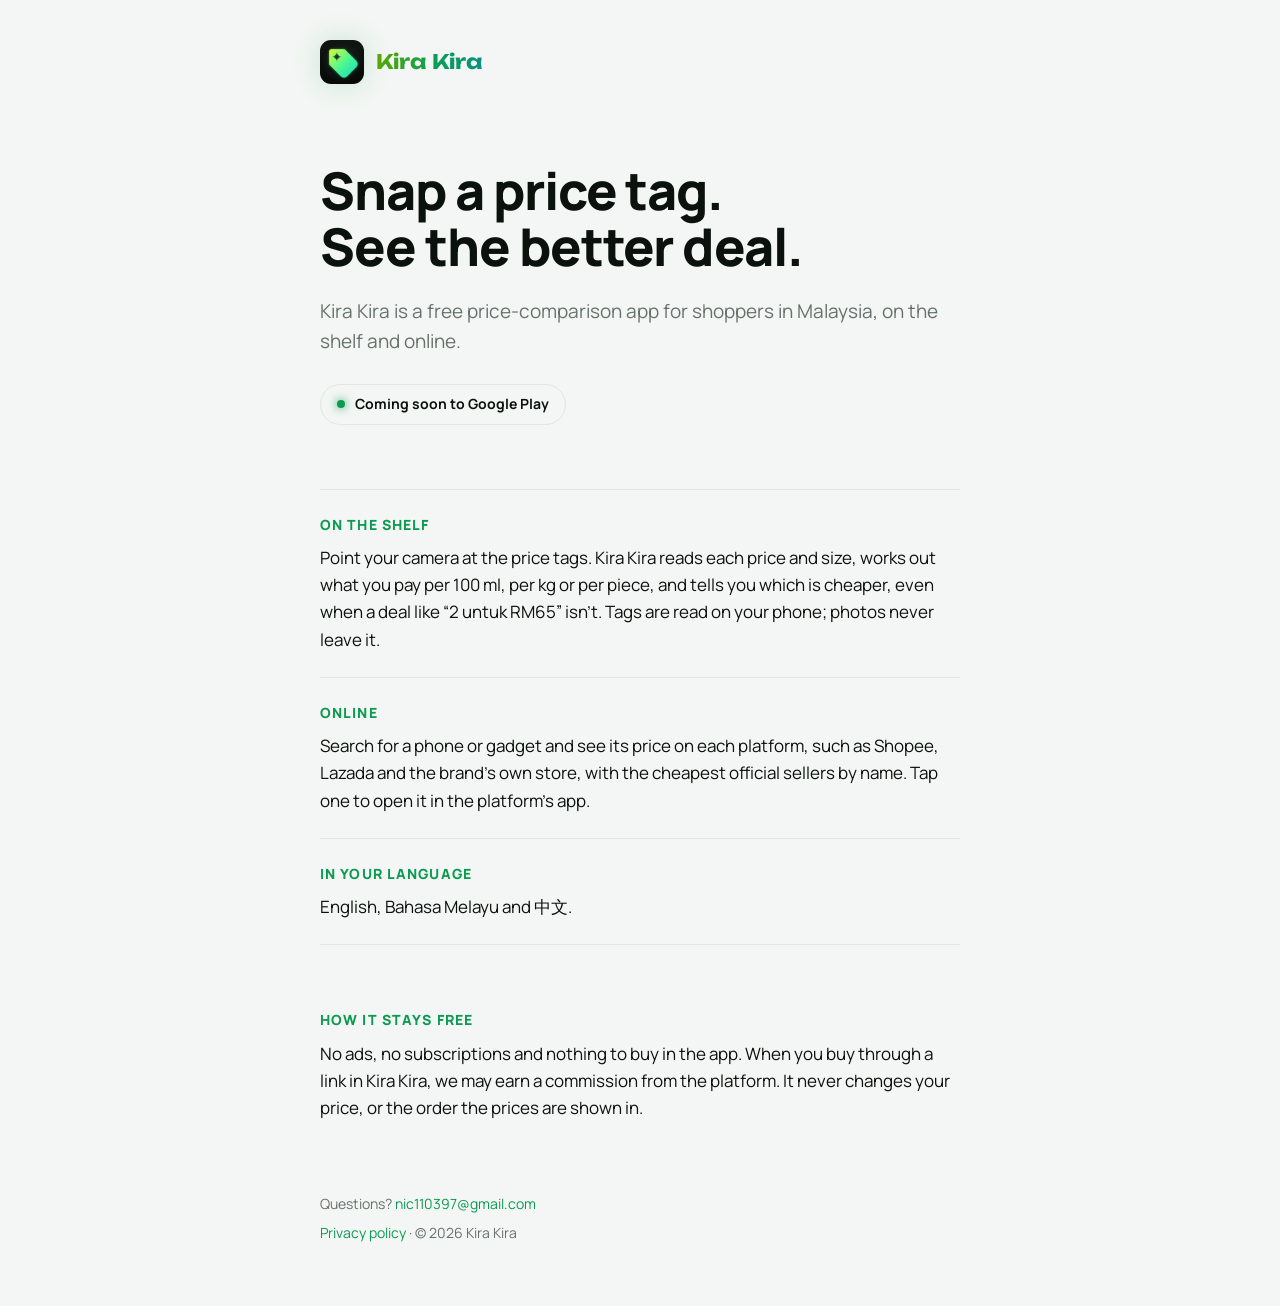
==== index.html @ bb7d9528 "Kira Kira's website: what the app does, and its privacy policy" ====
<!doctype html>
<html lang="en">
<head>
<meta charset="utf-8">
<meta name="viewport" content="width=device-width, initial-scale=1">
<title>Kira Kira — compare prices on the shelf and online</title>
<meta name="description" content="Kira Kira is a free price-comparison app for shoppers in Malaysia: scan shelf tags to find the better deal, and see what a product costs on each online platform.">
<meta property="og:title" content="Kira Kira">
<meta property="og:description" content="A free price-comparison app for shoppers in Malaysia, on the shelf and online.">
<meta property="og:image" content="https://xuaan33.github.io/kirakira-site/icon.png">
<link rel="icon" href="favicon-32.png" sizes="32x32">
<link rel="apple-touch-icon" href="apple-touch-icon.png">
<link rel="stylesheet" href="style.css">
</head>
<body>
<div class="page">
  <header class="brand">
    <a href="./"><img src="icon.png" alt=""><span class="wordmark">Kira Kira</span></a>
  </header>

  <main>
    <h1>Snap a price tag.<br>See the better deal.</h1>
    <p class="lead">Kira Kira is a free price-comparison app for shoppers in Malaysia, on the shelf and online.</p>
    <p class="soon">Coming soon to Google Play</p>

    <section class="features">
      <div class="feature">
        <h2>On the shelf</h2>
        <p>Point your camera at the price tags. Kira Kira reads each price and size, works out what you pay per 100&nbsp;ml, per kg or per piece, and tells you which is cheaper, even when a deal like “2 untuk RM65” isn't. Tags are read on your phone; photos never leave it.</p>
      </div>
      <div class="feature">
        <h2>Online</h2>
        <p>Search for a phone or gadget and see its price on each platform, such as Shopee, Lazada and the brand's own store, with the cheapest official sellers by name. Tap one to open it in the platform's app.</p>
      </div>
      <div class="feature">
        <h2>In your language</h2>
        <p>English, Bahasa Melayu and 中文.</p>
      </div>
    </section>

    <section class="free">
      <h2>How it stays free</h2>
      <p>No ads, no subscriptions and nothing to buy in the app. When you buy through a link in Kira Kira, we may earn a commission from the platform. It never changes your price, or the order the prices are shown in.</p>
    </section>
  </main>

  <footer>
    <p>Questions? <a href="mailto:nic110397@gmail.com">nic110397@gmail.com</a></p>
    <p><a href="privacy.html">Privacy policy</a> · © 2026 Kira Kira</p>
  </footer>
</div>
</body>
</html>
---- style.css ----
/* Kira Kira's site: the app's palette and type, one neon gradient on the
   wordmark, everything else quiet. Fonts are subset to Latin and served
   from here, so a visit reaches no one else. */

@font-face {
  font-family: "Manrope";
  src: url(fonts/Manrope-Regular.woff2) format("woff2");
  font-weight: 400;
  font-display: swap;
}
@font-face {
  font-family: "Manrope";
  src: url(fonts/Manrope-Bold.woff2) format("woff2");
  font-weight: 700;
  font-display: swap;
}
@font-face {
  font-family: "Manrope";
  src: url(fonts/Manrope-ExtraBold.woff2) format("woff2");
  font-weight: 800;
  font-display: swap;
}
@font-face {
  font-family: "Unbounded";
  src: url(fonts/Unbounded-Bold.woff2) format("woff2");
  font-weight: 700;
  font-display: swap;
}

:root {
  color-scheme: dark;
  --bg: #0a0c0b;
  --line: #242b27;
  --text: #f1f5f2;
  --muted: #8c968f;
  --accent: #45f59a;
  --neon: linear-gradient(100deg, #d8ff3c 0%, #45f59a 55%, #16d9c0 100%);
  --glow: rgba(69, 245, 154, 0.28);
}

@media (prefers-color-scheme: light) {
  :root {
    color-scheme: light;
    --bg: #f3f6f4;
    --line: #e0e6e2;
    --text: #0b120e;
    --muted: #67716b;
    --accent: #0b9a50;
    --neon: linear-gradient(100deg, #5fa800 0%, #0a9e55 55%, #078f86 100%);
    --glow: rgba(11, 154, 80, 0.18);
  }
}

* {
  box-sizing: border-box;
}

html {
  -webkit-text-size-adjust: 100%;
}

body {
  margin: 0;
  padding: 0 20px;
  background: var(--bg);
  color: var(--text);
  font: 400 17px/1.6 "Manrope", system-ui, -apple-system, "Segoe UI",
    sans-serif;
}

.page {
  max-width: 640px;
  margin: 0 auto;
  padding: 40px 0 56px;
}

a {
  color: var(--accent);
  text-decoration: none;
}

a:hover {
  text-decoration: underline;
}

.brand a {
  display: inline-flex;
  align-items: center;
  gap: 12px;
  text-decoration: none;
}

.brand img {
  width: 44px;
  height: 44px;
  border-radius: 11px;
  box-shadow: 0 0 28px var(--glow);
}

.wordmark {
  font-family: "Unbounded", "Manrope", sans-serif;
  font-weight: 700;
  font-size: 20px;
  background: var(--neon);
  -webkit-background-clip: text;
  background-clip: text;
  color: transparent;
}

h1 {
  margin: 72px 0 20px;
  font-weight: 800;
  font-size: clamp(34px, 7vw, 52px);
  line-height: 1.08;
  letter-spacing: -0.02em;
}

.lead {
  max-width: 34em;
  margin: 0 0 28px;
  font-size: 19px;
  color: var(--muted);
}

.soon {
  display: inline-block;
  margin: 0;
  padding: 8px 16px;
  border: 1px solid var(--line);
  border-radius: 999px;
  font-size: 14px;
  font-weight: 700;
}

.soon::before {
  content: "";
  display: inline-block;
  width: 8px;
  height: 8px;
  margin-right: 10px;
  vertical-align: 1px;
  border-radius: 50%;
  background: var(--accent);
  box-shadow: 0 0 10px var(--accent);
}

section {
  margin-top: 64px;
}

.features {
  border-top: 1px solid var(--line);
}

.feature {
  padding: 24px 0;
  border-bottom: 1px solid var(--line);
}

h2 {
  margin: 0 0 8px;
  font-size: 14px;
  font-weight: 800;
  letter-spacing: 0.08em;
  text-transform: uppercase;
  color: var(--accent);
}

.feature p,
.free p {
  margin: 0;
}

footer {
  margin-top: 72px;
  font-size: 14px;
  color: var(--muted);
}

footer p {
  margin: 6px 0;
}

/* The privacy policy: a document, read top to bottom. */

.doc h1 {
  margin-top: 56px;
  font-size: clamp(30px, 6vw, 40px);
}

.doc .date {
  margin: -8px 0 32px;
  color: var(--muted);
}

.doc h2 {
  margin-top: 40px;
  font-size: 19px;
  letter-spacing: 0;
  text-transform: none;
  color: var(--text);
}

.doc ul {
  padding-left: 20px;
}

.doc li {
  margin: 10px 0;
}
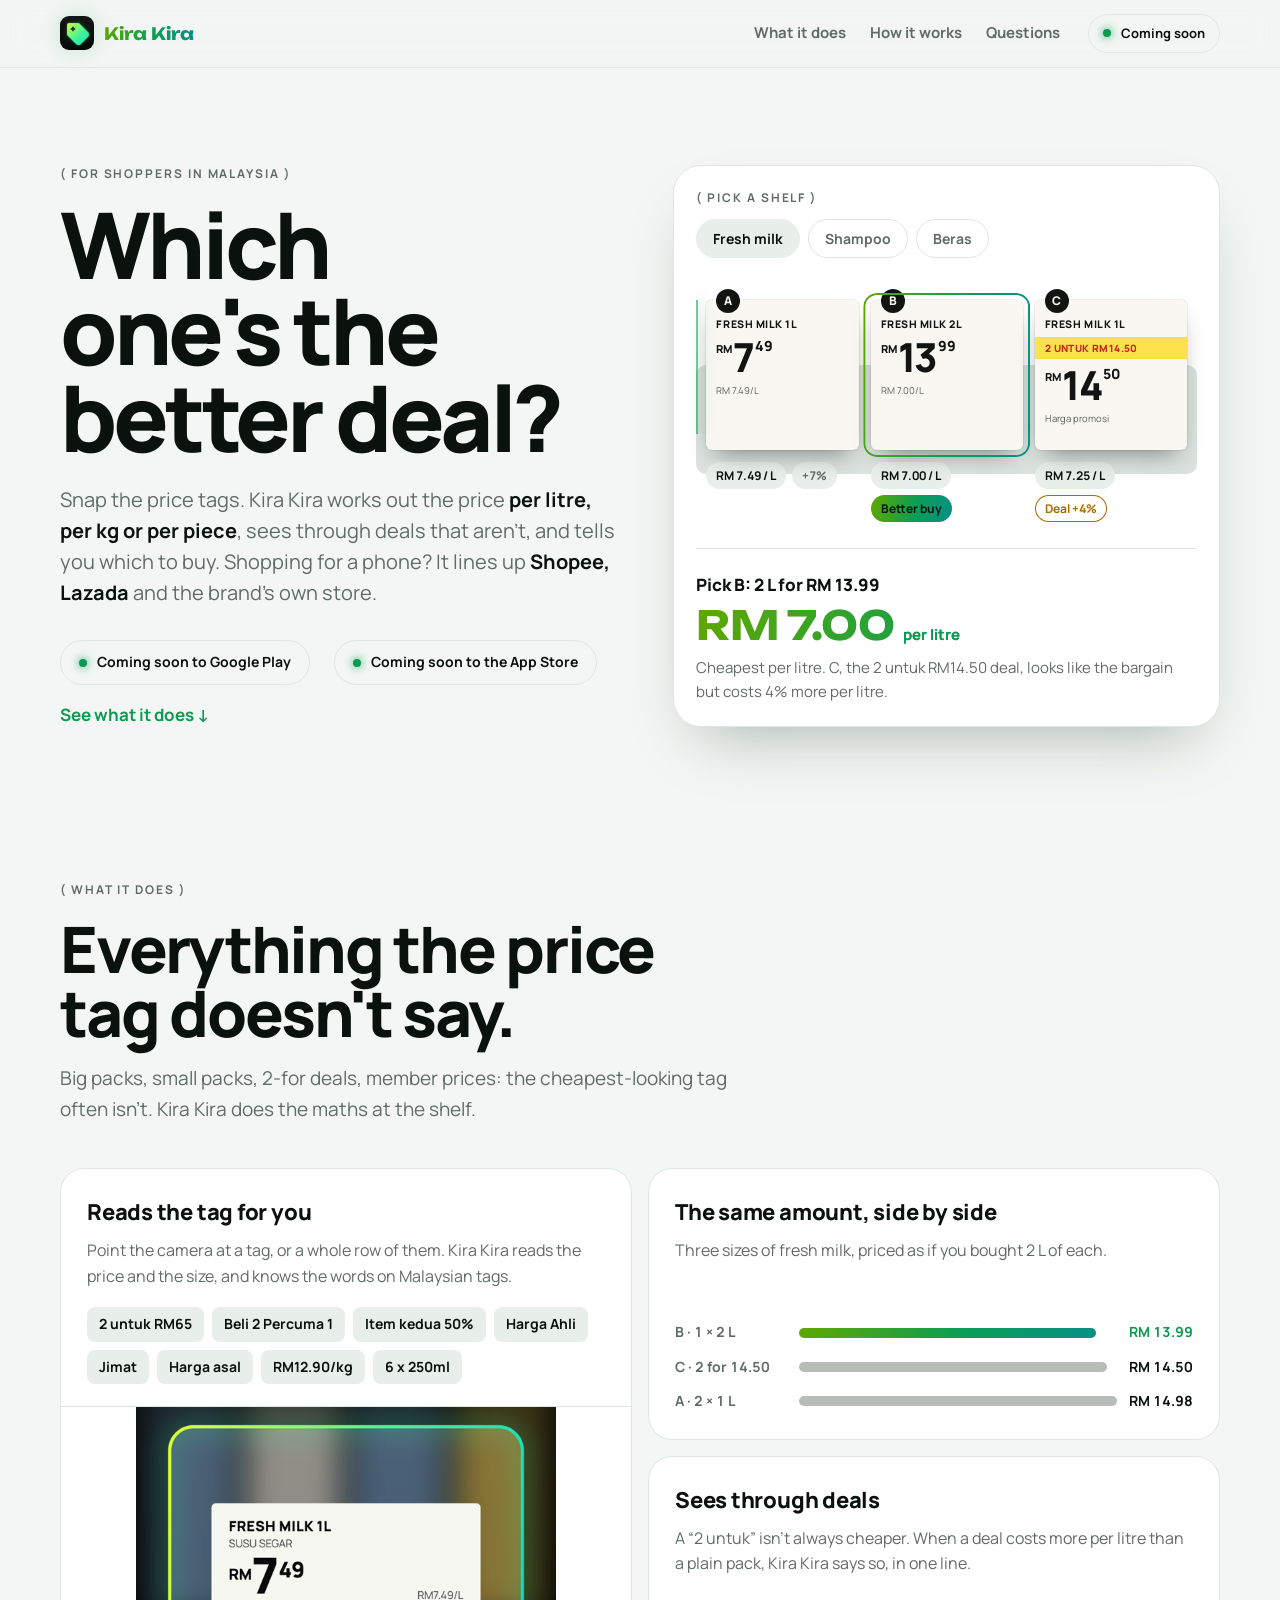
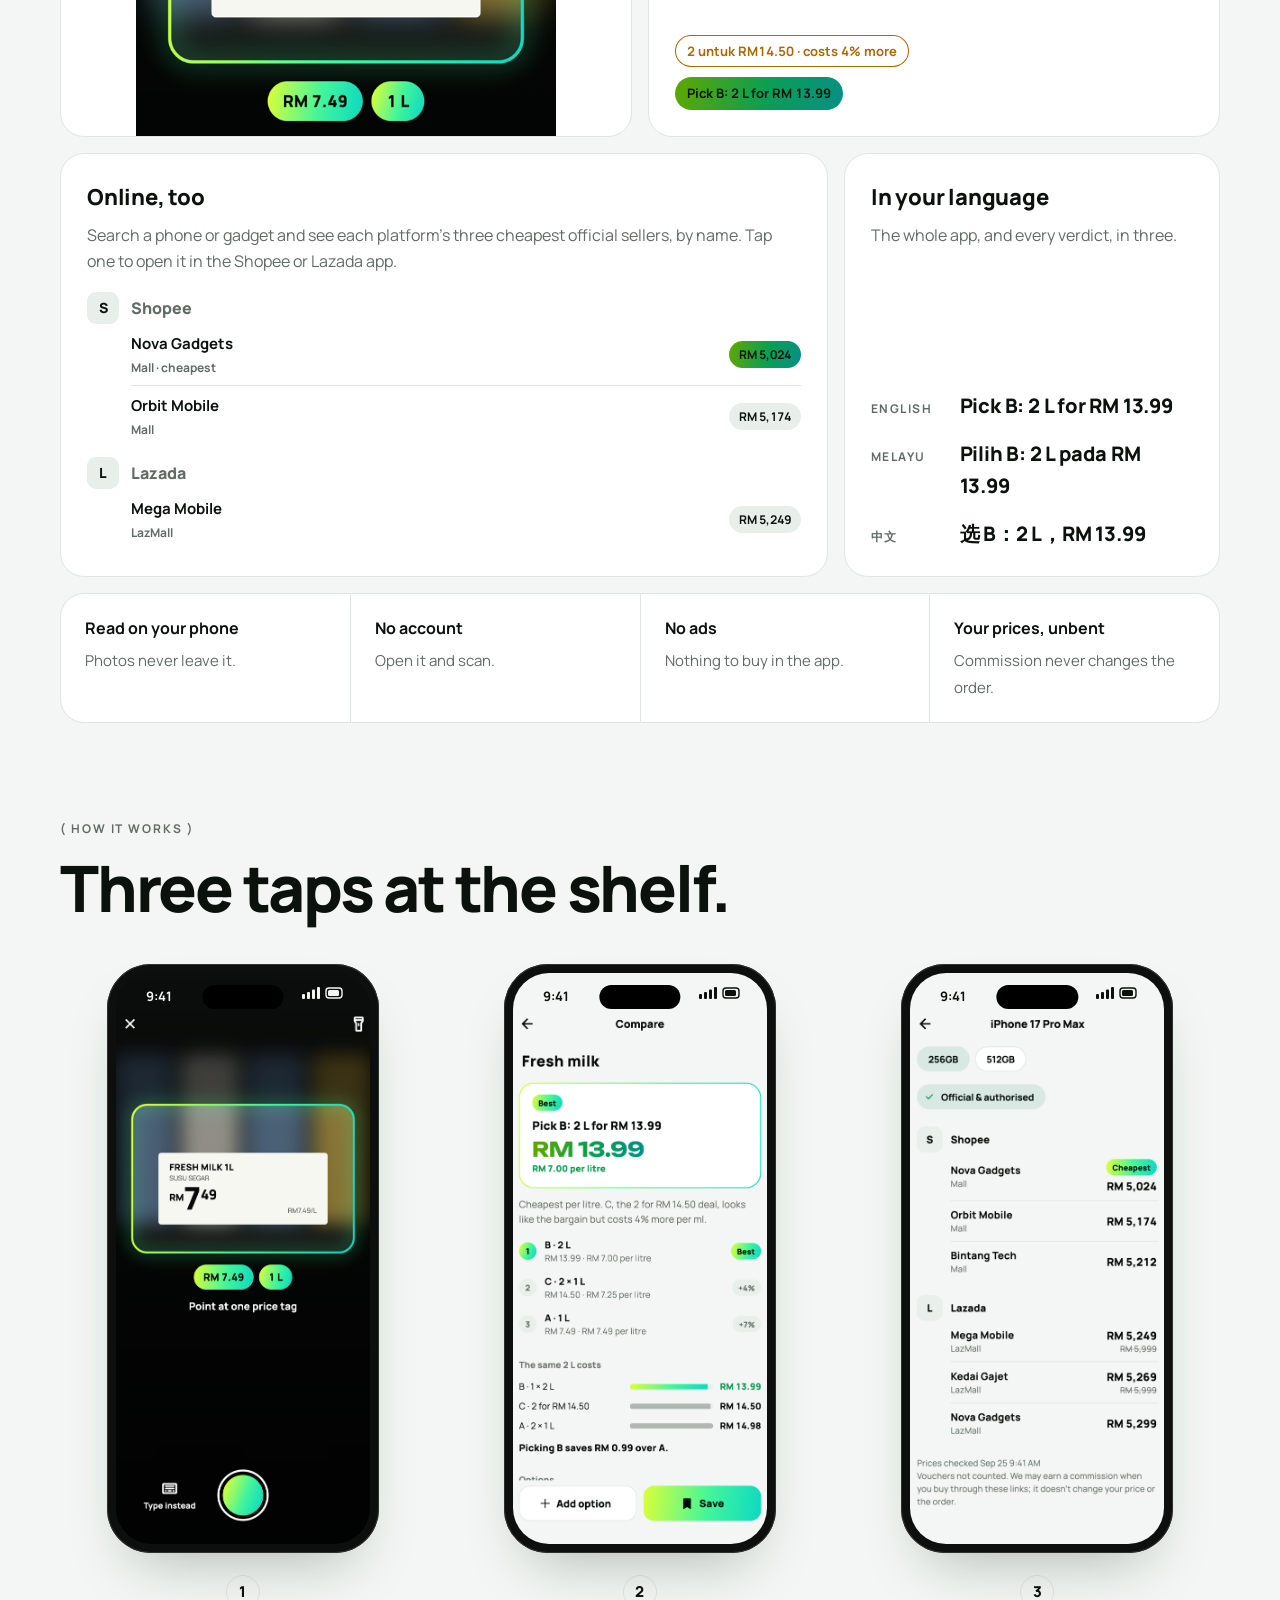
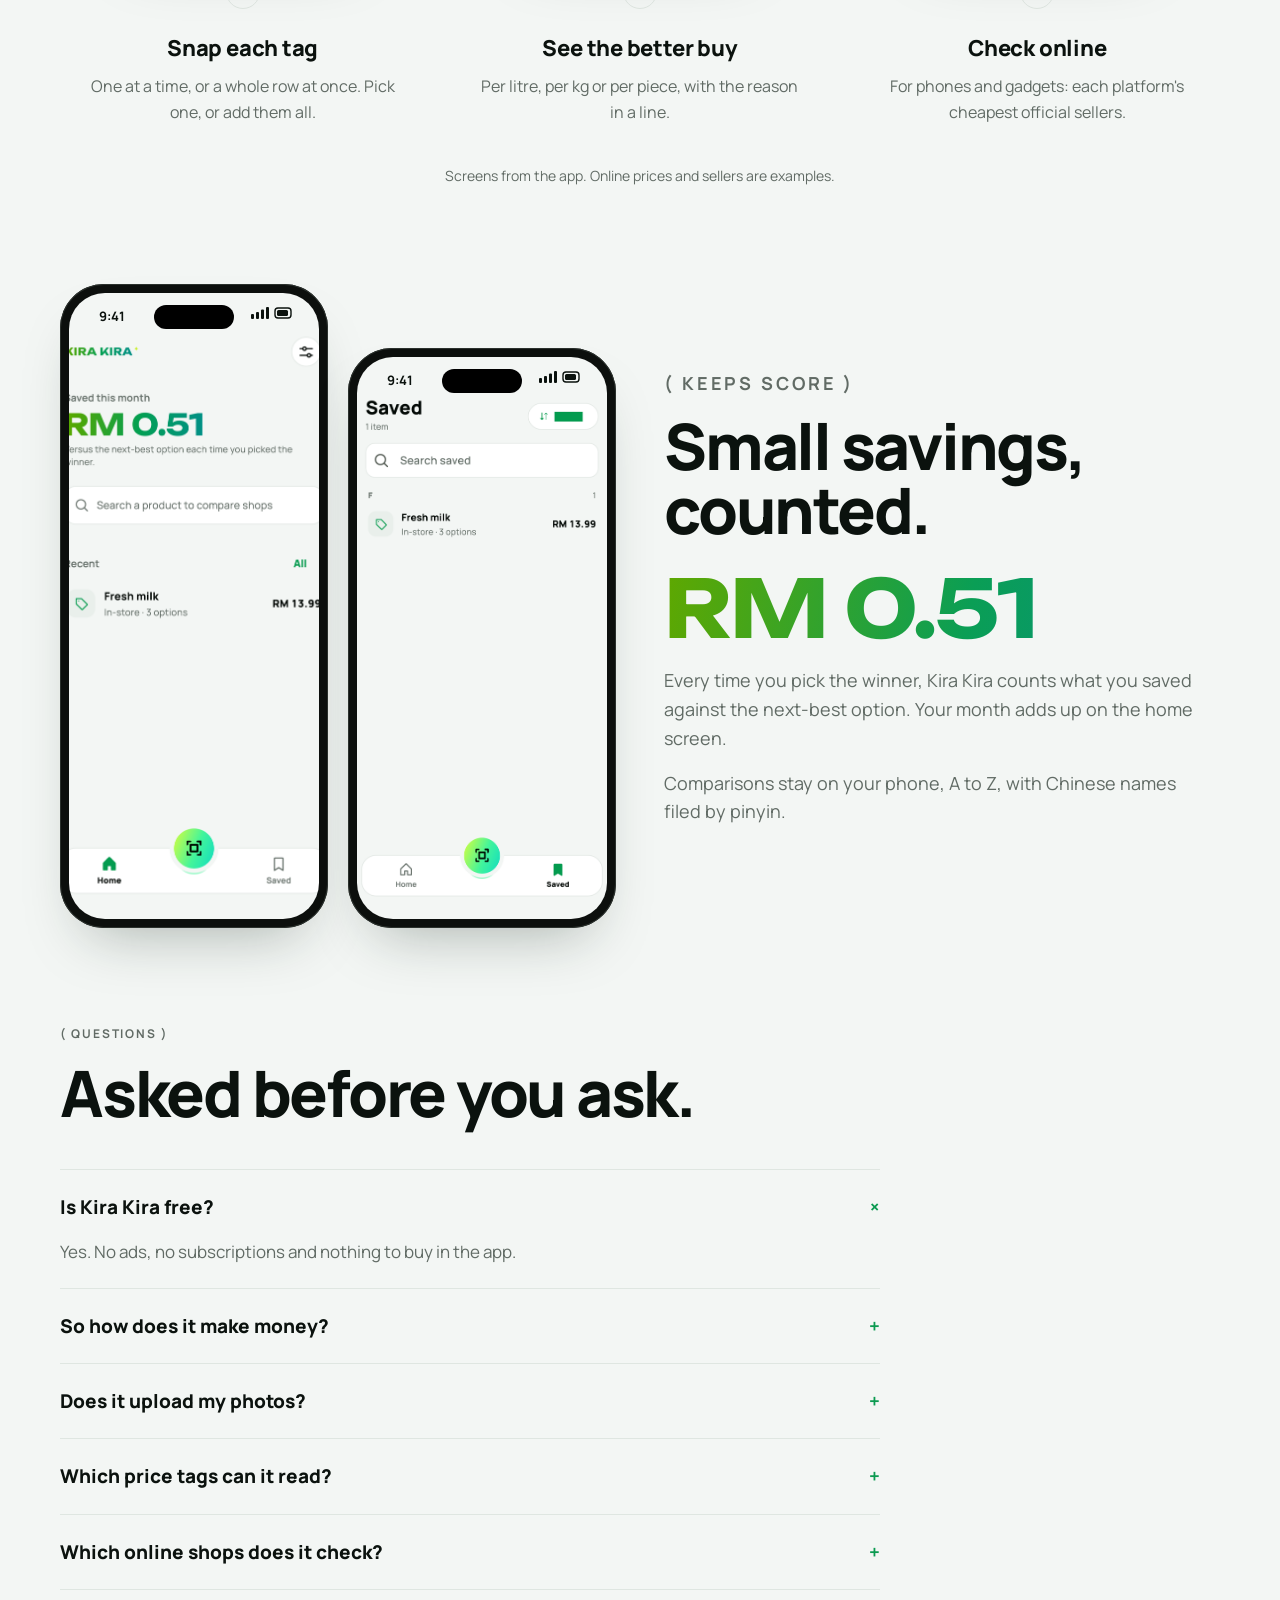
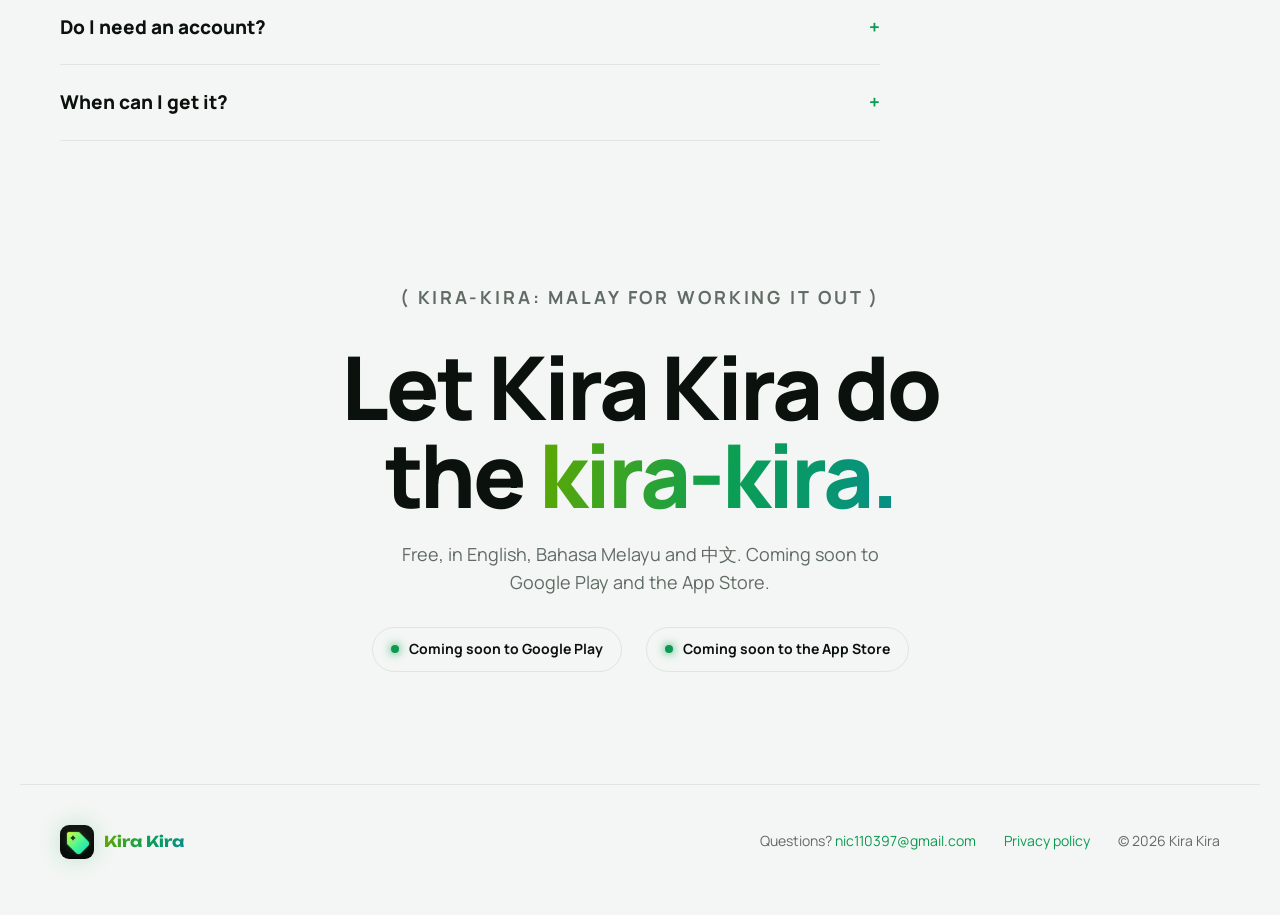
==== commit bf85319e: "The app introduction site: a shelf you can try, what the app does, real screens - Home: a hero shelf" ====
--- a/index.html
+++ b/index.html
@@ -2,52 +2,276 @@
 <html lang="en">
 <head>
 <meta charset="utf-8">
-<meta name="viewport" content="width=device-width, initial-scale=1">
-<title>Kira Kira — compare prices on the shelf and online</title>
-<meta name="description" content="Kira Kira is a free price-comparison app for shoppers in Malaysia: scan shelf tags to find the better deal, and see what a product costs on each online platform.">
-<meta property="og:title" content="Kira Kira">
-<meta property="og:description" content="A free price-comparison app for shoppers in Malaysia, on the shelf and online.">
-<meta property="og:image" content="https://xuaan33.github.io/kirakira-site/icon.png">
+<meta name="viewport" content="width=device-width, initial-scale=1, viewport-fit=cover">
+<title>Kira Kira — which one's the better deal?</title>
+<meta name="description" content="Kira Kira is a free price-comparison app for shoppers in Malaysia: snap the shelf tags to see the better deal per litre, per kg or per piece, and compare phones across Shopee, Lazada and brand stores.">
+<link rel="canonical" href="https://xuaan33.github.io/kirakira-site/">
+<meta property="og:type" content="website">
+<meta property="og:url" content="https://xuaan33.github.io/kirakira-site/">
+<meta property="og:title" content="Kira Kira — which one's the better deal?">
+<meta property="og:description" content="Snap the price tags; Kira Kira tells you which to buy. Free, for shoppers in Malaysia.">
+<meta property="og:image" content="https://xuaan33.github.io/kirakira-site/og-image.png">
+<meta name="twitter:card" content="summary_large_image">
 <link rel="icon" href="favicon-32.png" sizes="32x32">
 <link rel="apple-touch-icon" href="apple-touch-icon.png">
 <link rel="stylesheet" href="style.css">
+<meta name="theme-color" content="#0a0c0b" media="(prefers-color-scheme: dark)">
+<meta name="theme-color" content="#f3f6f4" media="(prefers-color-scheme: light)">
+<script src="shelf.js" defer></script>
 </head>
 <body>
-<div class="page">
-  <header class="brand">
-    <a href="./"><img src="icon.png" alt=""><span class="wordmark">Kira Kira</span></a>
-  </header>
-
-  <main>
-    <h1>Snap a price tag.<br>See the better deal.</h1>
-    <p class="lead">Kira Kira is a free price-comparison app for shoppers in Malaysia, on the shelf and online.</p>
-    <p class="soon">Coming soon to Google Play</p>
-
-    <section class="features">
-      <div class="feature">
-        <h2>On the shelf</h2>
-        <p>Point your camera at the price tags. Kira Kira reads each price and size, works out what you pay per 100&nbsp;ml, per kg or per piece, and tells you which is cheaper, even when a deal like “2 untuk RM65” isn't. Tags are read on your phone; photos never leave it.</p>
-      </div>
-      <div class="feature">
-        <h2>Online</h2>
-        <p>Search for a phone or gadget and see its price on each platform, such as Shopee, Lazada and the brand's own store, with the cheapest official sellers by name. Tap one to open it in the platform's app.</p>
-      </div>
-      <div class="feature">
-        <h2>In your language</h2>
-        <p>English, Bahasa Melayu and 中文.</p>
-      </div>
-    </section>
-
-    <section class="free">
-      <h2>How it stays free</h2>
-      <p>No ads, no subscriptions and nothing to buy in the app. When you buy through a link in Kira Kira, we may earn a commission from the platform. It never changes your price, or the order the prices are shown in.</p>
-    </section>
-  </main>
+  <nav class="nav" aria-label="Main">
+    <div class="wrap">
+      <a class="brand" href="./"><img src="icon.png" alt=""><span class="wordmark neon-text">Kira Kira</span></a>
+      <div class="nav-links">
+        <a href="#what">What it does</a>
+        <a href="#how">How it works</a>
+        <a href="#faq">Questions</a>
+      </div>
+      <span class="pill">Coming soon</span>
+    </div>
+  </nav>
+
+  <div class="wrap">
+    <header class="hero">
+      <div>
+        <p class="eyebrow">( For shoppers in Malaysia )</p>
+        <h1>Which one's the better deal?</h1>
+        <p class="lead">Snap the price tags. Kira Kira works out the price <strong>per litre, per kg or per piece</strong>, sees through deals that aren't, and tells you which to buy. Shopping for a phone? It lines up <strong>Shopee, Lazada</strong> and the brand's own store.</p>
+        <div class="actions">
+          <span class="pill">Coming soon to Google Play</span>
+          <span class="pill">Coming soon to the App Store</span>
+          <a href="#what">See what it does ↓</a>
+        </div>
+      </div>
+
+      <div class="demo" aria-label="Try it: three price tags on a shelf">
+        <p class="eyebrow">( Pick a shelf )</p>
+        <div class="switch" role="group" aria-label="Pick a shelf">
+          <button type="button" id="shelf-milk" data-shelf="milk" aria-pressed="true">Fresh milk</button>
+          <button type="button" id="shelf-shampoo" data-shelf="shampoo" aria-pressed="false">Shampoo</button>
+          <button type="button" id="shelf-rice" data-shelf="rice" aria-pressed="false">Beras</button>
+        </div>
+        <div class="shelf">
+          <div class="tags" id="tags"></div>
+          <div class="frame" id="frame" aria-hidden="true"></div>
+          <div class="scanline" aria-hidden="true"></div>
+        </div>
+        <div class="verdict" aria-live="polite">
+          <p class="verdict-pick" id="pick"></p>
+          <p class="verdict-unit neon-text" id="unit"></p>
+          <p class="verdict-why" id="why"></p>
+        </div>
+      </div>
+    </header>
+
+    <section id="what">
+      <div class="section-head">
+        <p class="eyebrow">( What it does )</p>
+        <h2>Everything the price tag doesn't say.</h2>
+        <p>Big packs, small packs, 2-for deals, member prices: the cheapest-looking tag often isn't. Kira Kira does the maths at the shelf.</p>
+      </div>
+
+      <div class="bento">
+        <article class="tile t-scan">
+          <div>
+            <h3>Reads the tag for you</h3>
+            <p>Point the camera at a tag, or a whole row of them. Kira Kira reads the price and the size, and knows the words on Malaysian tags.</p>
+          </div>
+          <div class="words" aria-label="Tag words it understands">
+            <span>2 untuk RM65</span><span>Beli 2 Percuma 1</span><span>Item kedua 50%</span><span>Harga Ahli</span><span>Jimat</span><span>Harga asal</span><span>RM12.90/kg</span><span>6 x 250ml</span>
+          </div>
+          <div class="scan-crop"><img src="shots/dark/scan.png" alt="Kira Kira's scanner reading a fresh milk tag: RM 7.49, 1 L" loading="lazy"></div>
+        </article>
+
+        <article class="tile t-bars">
+          <div>
+            <h3>The same amount, side by side</h3>
+            <p>Three sizes of fresh milk, priced as if you bought 2 L of each.</p>
+          </div>
+          <div class="bars demo-ui">
+            <div class="bar win"><span>B · 1 × 2 L</span><i style="width: 93.4%"></i><b>RM 13.99</b></div>
+            <div class="bar"><span>C · 2 for 14.50</span><i style="width: 96.8%"></i><b>RM 14.50</b></div>
+            <div class="bar"><span>A · 2 × 1 L</span><i style="width: 100%"></i><b>RM 14.98</b></div>
+          </div>
+        </article>
+
+        <article class="tile t-deal">
+          <div>
+            <h3>Sees through deals</h3>
+            <p>A “2 untuk” isn't always cheaper. When a deal costs more per litre than a plain pack, Kira Kira says so, in one line.</p>
+          </div>
+          <div class="deal-note demo-ui">
+            <span class="chip trap">2 untuk RM14.50 · costs 4% more</span>
+            <span class="chip best">Pick B: 2 L for RM 13.99</span>
+          </div>
+        </article>
+
+        <article class="tile t-online">
+          <div>
+            <h3>Online, too</h3>
+            <p>Search a phone or gadget and see each platform's three cheapest official sellers, by name. Tap one to open it in the Shopee or Lazada app.</p>
+          </div>
+          <div class="mini-offers demo-ui" aria-label="Example: iPhone 17 Pro Max, 256GB">
+            <div class="mini-platform">
+              <span class="letter">S</span>
+              <div>
+                <p class="platform">Shopee</p>
+                <ul>
+                  <li>Nova Gadgets <span class="chip best">RM 5,024</span><small>Mall · cheapest</small></li>
+                  <li>Orbit Mobile <span class="chip">RM 5,174</span><small>Mall</small></li>
+                </ul>
+              </div>
+            </div>
+            <div class="mini-platform">
+              <span class="letter">L</span>
+              <div>
+                <p class="platform">Lazada</p>
+                <ul>
+                  <li>Mega Mobile <span class="chip">RM 5,249</span><small>LazMall</small></li>
+                </ul>
+              </div>
+            </div>
+          </div>
+        </article>
+
+        <article class="tile t-langs">
+          <div>
+            <h3>In your language</h3>
+            <p>The whole app, and every verdict, in three.</p>
+          </div>
+          <dl class="langs demo-ui">
+            <div><dt>English</dt><dd>Pick B: 2 L for RM 13.99</dd></div>
+            <div><dt>Melayu</dt><dd>Pilih B: 2 L pada RM 13.99</dd></div>
+            <div><dt>中文</dt><dd>选 B：2 L，RM 13.99</dd></div>
+          </dl>
+        </article>
+      </div>
+
+      <div class="facts">
+        <div class="fact"><b>Read on your phone</b><span>Photos never leave it.</span></div>
+        <div class="fact"><b>No account</b><span>Open it and scan.</span></div>
+        <div class="fact"><b>No ads</b><span>Nothing to buy in the app.</span></div>
+        <div class="fact"><b>Your prices, unbent</b><span>Commission never changes the order.</span></div>
+      </div>
+    </section>
+
+    <section id="how">
+      <div class="section-head">
+        <p class="eyebrow">( How it works )</p>
+        <h2>Three taps at the shelf.</h2>
+      </div>
+      <div class="steps">
+        <div class="step">
+          <div class="phone camera"><div class="screen">
+            <img class="shot-dark" src="shots/dark/scan.png" alt="The scanner reading a tag: RM 7.49 for 1 L" loading="lazy">
+            <img class="shot-light" src="shots/dark/scan.png" alt="" loading="lazy">
+            <div class="island"></div><div class="status"><span>9:41</span><svg viewBox="0 0 42 12" aria-hidden="true"><rect x="0" y="7" width="3" height="5" rx="1"/><rect x="5" y="5" width="3" height="7" rx="1"/><rect x="10" y="2.5" width="3" height="9.5" rx="1"/><rect x="15" y="0" width="3" height="12" rx="1"/><rect x="24" y="1" width="16" height="10" rx="3" fill="none" stroke="currentColor" stroke-width="1.4"/><rect x="26" y="3" width="11" height="6" rx="1.5"/></svg></div>
+          </div></div>
+          <span class="num">1</span>
+          <div><h3>Snap each tag</h3><p>One at a time, or a whole row at once. Pick one, or add them all.</p></div>
+        </div>
+        <div class="step">
+          <div class="phone"><div class="screen">
+            <img class="shot-dark" src="shots/dark/result.png" alt="The result: pick B, 2 L for RM 13.99, RM 7.00 per litre" loading="lazy">
+            <img class="shot-light" src="shots/light/result.png" alt="" loading="lazy">
+            <div class="island"></div><div class="status"><span>9:41</span><svg viewBox="0 0 42 12" aria-hidden="true"><rect x="0" y="7" width="3" height="5" rx="1"/><rect x="5" y="5" width="3" height="7" rx="1"/><rect x="10" y="2.5" width="3" height="9.5" rx="1"/><rect x="15" y="0" width="3" height="12" rx="1"/><rect x="24" y="1" width="16" height="10" rx="3" fill="none" stroke="currentColor" stroke-width="1.4"/><rect x="26" y="3" width="11" height="6" rx="1.5"/></svg></div>
+          </div></div>
+          <span class="num">2</span>
+          <div><h3>See the better buy</h3><p>Per litre, per kg or per piece, with the reason in a line.</p></div>
+        </div>
+        <div class="step">
+          <div class="phone"><div class="screen">
+            <img class="shot-dark" src="shots/dark/online.png" alt="An iPhone's prices on Shopee and Lazada, three sellers each" loading="lazy">
+            <img class="shot-light" src="shots/light/online.png" alt="" loading="lazy">
+            <div class="island"></div><div class="status"><span>9:41</span><svg viewBox="0 0 42 12" aria-hidden="true"><rect x="0" y="7" width="3" height="5" rx="1"/><rect x="5" y="5" width="3" height="7" rx="1"/><rect x="10" y="2.5" width="3" height="9.5" rx="1"/><rect x="15" y="0" width="3" height="12" rx="1"/><rect x="24" y="1" width="16" height="10" rx="3" fill="none" stroke="currentColor" stroke-width="1.4"/><rect x="26" y="3" width="11" height="6" rx="1.5"/></svg></div>
+          </div></div>
+          <span class="num">3</span>
+          <div><h3>Check online</h3><p>For phones and gadgets: each platform's cheapest official sellers.</p></div>
+        </div>
+      </div>
+      <p class="note">Screens from the app. Online prices and sellers are examples.</p>
+    </section>
+
+    <section id="score">
+      <div class="score">
+        <div class="phones">
+          <div class="phone"><div class="screen">
+            <img class="shot-dark" src="shots/dark/home.png" alt="Kira Kira's home: saved this month RM 0.51" loading="lazy">
+            <img class="shot-light" src="shots/light/home.png" alt="" loading="lazy">
+            <div class="island"></div><div class="status"><span>9:41</span><svg viewBox="0 0 42 12" aria-hidden="true"><rect x="0" y="7" width="3" height="5" rx="1"/><rect x="5" y="5" width="3" height="7" rx="1"/><rect x="10" y="2.5" width="3" height="9.5" rx="1"/><rect x="15" y="0" width="3" height="12" rx="1"/><rect x="24" y="1" width="16" height="10" rx="3" fill="none" stroke="currentColor" stroke-width="1.4"/><rect x="26" y="3" width="11" height="6" rx="1.5"/></svg></div>
+          </div></div>
+          <div class="phone"><div class="screen">
+            <img class="shot-dark" src="shots/dark/saved.png" alt="Saved comparisons" loading="lazy">
+            <img class="shot-light" src="shots/light/saved.png" alt="" loading="lazy">
+            <div class="island"></div><div class="status"><span>9:41</span><svg viewBox="0 0 42 12" aria-hidden="true"><rect x="0" y="7" width="3" height="5" rx="1"/><rect x="5" y="5" width="3" height="7" rx="1"/><rect x="10" y="2.5" width="3" height="9.5" rx="1"/><rect x="15" y="0" width="3" height="12" rx="1"/><rect x="24" y="1" width="16" height="10" rx="3" fill="none" stroke="currentColor" stroke-width="1.4"/><rect x="26" y="3" width="11" height="6" rx="1.5"/></svg></div>
+          </div></div>
+        </div>
+        <div>
+          <p class="eyebrow">( Keeps score )</p>
+          <h2>Small savings, counted.</h2>
+          <div class="big-number neon-text">RM 0.51</div>
+          <p>Every time you pick the winner, Kira Kira counts what you saved against the next-best option. Your month adds up on the home screen.</p>
+          <p>Comparisons stay on your phone, A to Z, with Chinese names filed by pinyin.</p>
+        </div>
+      </div>
+    </section>
+
+    <section id="faq">
+      <div class="section-head">
+        <p class="eyebrow">( Questions )</p>
+        <h2>Asked before you ask.</h2>
+      </div>
+      <div class="faq">
+        <details open>
+          <summary>Is Kira Kira free?</summary>
+          <p>Yes. No ads, no subscriptions and nothing to buy in the app.</p>
+        </details>
+        <details>
+          <summary>So how does it make money?</summary>
+          <p>When you buy through a link in Kira Kira, the platform, such as Shopee or Lazada, may pay us a commission. It never changes your price, or the order the prices are shown in.</p>
+        </details>
+        <details>
+          <summary>Does it upload my photos?</summary>
+          <p>No. Tags are read on your phone, and photos are never saved or sent anywhere. See the <a href="privacy.html">privacy policy</a>.</p>
+        </details>
+        <details>
+          <summary>Which price tags can it read?</summary>
+          <p>Printed shelf tags in Malaysian shops, including deals like “2 untuk” and “Beli 2 Percuma 1”, member prices (Harga Ahli), savings (Jimat) and prices per kg. If a tag won't read, type it in.</p>
+        </details>
+        <details>
+          <summary>Which online shops does it check?</summary>
+          <p>Shopee and Lazada, plus brands' own stores, starting with phones and gadgets.</p>
+        </details>
+        <details>
+          <summary>Do I need an account?</summary>
+          <p>No. Open the app and scan.</p>
+        </details>
+        <details>
+          <summary>When can I get it?</summary>
+          <p>Soon, on Google Play and the App Store.</p>
+        </details>
+      </div>
+    </section>
+
+    <section class="closing">
+      <p class="eyebrow">( Kira-kira: Malay for working it out )</p>
+      <h2>Let Kira Kira do the <span class="neon-text">kira-kira.</span></h2>
+      <p>Free, in English, Bahasa Melayu and 中文. Coming soon to Google Play and the App Store.</p>
+      <div class="actions">
+        <span class="pill">Coming soon to Google Play</span>
+        <span class="pill">Coming soon to the App Store</span>
+      </div>
+    </section>
+  </div>
 
   <footer>
-    <p>Questions? <a href="mailto:nic110397@gmail.com">nic110397@gmail.com</a></p>
-    <p><a href="privacy.html">Privacy policy</a> · © 2026 Kira Kira</p>
+    <div class="wrap">
+      <a class="brand" href="./"><img src="icon.png" alt=""><span class="wordmark neon-text">Kira Kira</span></a>
+      <span>Questions? <a href="mailto:nic110397@gmail.com">nic110397@gmail.com</a></span>
+      <a href="privacy.html">Privacy policy</a>
+      <span>© 2026 Kira Kira</span>
+    </div>
   </footer>
-</div>
 </body>
 </html>
--- a/style.css
+++ b/style.css
@@ -1,210 +1,503 @@
-/* Kira Kira's site: the app's palette and type, one neon gradient on the
-   wordmark, everything else quiet. Fonts are subset to Latin and served
-   from here, so a visit reaches no one else. */
-
-@font-face {
-  font-family: "Manrope";
-  src: url(fonts/Manrope-Regular.woff2) format("woff2");
-  font-weight: 400;
-  font-display: swap;
-}
-@font-face {
-  font-family: "Manrope";
-  src: url(fonts/Manrope-Bold.woff2) format("woff2");
-  font-weight: 700;
-  font-display: swap;
-}
-@font-face {
-  font-family: "Manrope";
-  src: url(fonts/Manrope-ExtraBold.woff2) format("woff2");
-  font-weight: 800;
-  font-display: swap;
-}
-@font-face {
-  font-family: "Unbounded";
-  src: url(fonts/Unbounded-Bold.woff2) format("woff2");
-  font-weight: 700;
-  font-display: swap;
-}
+/* Kira Kira's site: the app's own palette and type. Dark first, like the
+   app; one neon gradient, spent on the better buy. Fonts are subset to
+   Latin and served from here, so a visit reaches no one else. */
+@font-face { font-family: "Manrope"; src: url(fonts/Manrope-Regular.woff2) format("woff2"); font-weight: 400; font-display: swap; }
+@font-face { font-family: "Manrope"; src: url(fonts/Manrope-Bold.woff2) format("woff2"); font-weight: 700; font-display: swap; }
+@font-face { font-family: "Manrope"; src: url(fonts/Manrope-ExtraBold.woff2) format("woff2"); font-weight: 800; font-display: swap; }
+@font-face { font-family: "Unbounded"; src: url(fonts/Unbounded-Bold.woff2) format("woff2"); font-weight: 700; font-display: swap; }
 
 :root {
   color-scheme: dark;
   --bg: #0a0c0b;
+  --surface: #121614;
+  --surface2: #1c221f;
   --line: #242b27;
   --text: #f1f5f2;
   --muted: #8c968f;
   --accent: #45f59a;
+  --warn: #ffc24d;
+  --on-neon: #04140a;
   --neon: linear-gradient(100deg, #d8ff3c 0%, #45f59a 55%, #16d9c0 100%);
-  --glow: rgba(69, 245, 154, 0.28);
-}
-
+  --glow: rgba(69, 245, 154, 0.3);
+  --rail: #1c221f;
+  --nav-bg: rgba(10, 12, 11, 0.74);
+  --shadow: 0 30px 60px -24px rgba(0, 0, 0, 0.7);
+  --shot-dark: block;
+  --shot-light: none;
+  --status-ink: #f1f5f2;
+  /* Shelf tags are paper in any light. */
+  --paper: #f8f7f2;
+  --ink: #121412;
+  --ink-soft: #5d625e;
+  --deal: #ffe14d;
+  --deal-ink: #c3261d;
+  --sans: "Manrope", "PingFang SC", "Noto Sans SC", system-ui, -apple-system, "Segoe UI", sans-serif;
+  --display: "Unbounded", "Manrope", system-ui, sans-serif;
+}
 @media (prefers-color-scheme: light) {
   :root {
     color-scheme: light;
     --bg: #f3f6f4;
-    --line: #e0e6e2;
+    --surface: #ffffff;
+    --surface2: #e8efea;
+    --line: #dfe6e1;
     --text: #0b120e;
-    --muted: #67716b;
+    --muted: #616b65;
     --accent: #0b9a50;
+    --warn: #a86a00;
     --neon: linear-gradient(100deg, #5fa800 0%, #0a9e55 55%, #078f86 100%);
-    --glow: rgba(11, 154, 80, 0.18);
+    --glow: rgba(11, 154, 80, 0.2);
+    --rail: #dce3de;
+    --nav-bg: rgba(243, 246, 244, 0.8);
+    --shadow: 0 30px 60px -28px rgba(20, 40, 30, 0.35);
+    --shot-dark: none;
+    --shot-light: block;
+    --status-ink: #0b120e;
   }
 }
 
-* {
-  box-sizing: border-box;
-}
-
-html {
-  -webkit-text-size-adjust: 100%;
-}
-
+* { box-sizing: border-box; }
+html { scroll-behavior: smooth; }
 body {
   margin: 0;
-  padding: 0 20px;
+  padding-inline: 20px;
   background: var(--bg);
   color: var(--text);
-  font: 400 17px/1.6 "Manrope", system-ui, -apple-system, "Segoe UI",
-    sans-serif;
-}
-
-.page {
-  max-width: 640px;
-  margin: 0 auto;
-  padding: 40px 0 56px;
-}
-
-a {
-  color: var(--accent);
-  text-decoration: none;
-}
-
-a:hover {
-  text-decoration: underline;
-}
-
-.brand a {
-  display: inline-flex;
-  align-items: center;
-  gap: 12px;
-  text-decoration: none;
-}
-
-.brand img {
-  width: 44px;
-  height: 44px;
-  border-radius: 11px;
-  box-shadow: 0 0 28px var(--glow);
-}
-
-.wordmark {
-  font-family: "Unbounded", "Manrope", sans-serif;
+  font: 400 17px/1.6 var(--sans);
+  -webkit-font-smoothing: antialiased;
+}
+img { max-width: 100%; }
+a { color: var(--accent); text-decoration: none; }
+a:hover { text-decoration: underline; }
+:focus-visible { outline: 2px solid var(--accent); outline-offset: 3px; border-radius: 6px; }
+
+.wrap { max-width: 1160px; margin-inline: auto; }
+.eyebrow {
+  margin: 0 0 18px;
+  font-size: 12px;
   font-weight: 700;
-  font-size: 20px;
+  letter-spacing: 0.16em;
+  text-transform: uppercase;
+  color: var(--muted);
+}
+.neon-text {
   background: var(--neon);
   -webkit-background-clip: text;
   background-clip: text;
   color: transparent;
 }
-
-h1 {
-  margin: 72px 0 20px;
-  font-weight: 800;
-  font-size: clamp(34px, 7vw, 52px);
-  line-height: 1.08;
-  letter-spacing: -0.02em;
-}
-
-.lead {
-  max-width: 34em;
-  margin: 0 0 28px;
-  font-size: 19px;
-  color: var(--muted);
-}
-
-.soon {
-  display: inline-block;
-  margin: 0;
-  padding: 8px 16px;
+.pill {
+  display: inline-flex;
+  align-items: center;
+  gap: 10px;
+  padding: 10px 18px;
   border: 1px solid var(--line);
   border-radius: 999px;
   font-size: 14px;
   font-weight: 700;
-}
-
-.soon::before {
+  color: var(--text);
+  white-space: nowrap;
+}
+.pill::before {
   content: "";
-  display: inline-block;
   width: 8px;
   height: 8px;
-  margin-right: 10px;
-  vertical-align: 1px;
   border-radius: 50%;
   background: var(--accent);
   box-shadow: 0 0 10px var(--accent);
 }
 
-section {
-  margin-top: 64px;
-}
-
-.features {
+/* Navigation */
+.nav {
+  position: sticky;
+  top: env(safe-area-inset-top, 0px);
+  z-index: 10;
+  margin-inline: -20px;
+  padding: 14px 20px;
+  background: var(--nav-bg);
+  backdrop-filter: blur(14px);
+  -webkit-backdrop-filter: blur(14px);
+  border-bottom: 1px solid var(--line);
+}
+.nav .wrap { display: flex; align-items: center; gap: 28px; }
+.brand { display: inline-flex; align-items: center; gap: 10px; text-decoration: none; }
+.brand:hover { text-decoration: none; }
+.brand img { width: 34px; height: 34px; border-radius: 9px; box-shadow: 0 0 22px var(--glow); }
+.wordmark { font: 700 17px var(--display); white-space: nowrap; }
+.nav-links { display: flex; gap: 24px; margin-left: auto; }
+.nav-links a { color: var(--muted); font-size: 15px; font-weight: 700; }
+.nav-links a:hover { color: var(--text); text-decoration: none; }
+.nav .pill { padding: 8px 14px; font-size: 13px; }
+
+/* Hero */
+.hero {
+  display: grid;
+  grid-template-columns: 1fr;
+  gap: 48px;
+  padding-block: 72px 40px;
+  align-items: center;
+}
+h1 {
+  margin: 0 0 24px;
+  font-weight: 800;
+  font-size: clamp(48px, 7.2vw, 92px);
+  line-height: 0.94;
+  letter-spacing: -0.045em;
+  text-wrap: balance;
+}
+.lead { max-width: 33em; margin: 0 0 32px; font-size: 20px; line-height: 1.55; color: var(--muted); }
+.lead strong { color: var(--text); font-weight: 700; }
+.actions { display: flex; flex-wrap: wrap; align-items: center; gap: 16px 24px; }
+.actions a { font-weight: 700; }
+
+/* The shelf demo */
+.demo {
+  position: relative;
+  padding: 22px;
+  border: 1px solid var(--line);
+  border-radius: 28px;
+  background: var(--surface);
+  box-shadow: var(--shadow);
+}
+.demo .eyebrow { margin-bottom: 12px; }
+.switch { display: flex; flex-wrap: wrap; gap: 8px; margin-bottom: 26px; }
+.switch button {
+  padding: 9px 16px;
+  border: 1px solid var(--line);
+  border-radius: 999px;
+  background: transparent;
+  color: var(--muted);
+  font: 700 14px var(--sans);
+  cursor: pointer;
+  transition: color 0.2s, border-color 0.2s, background 0.2s;
+}
+.switch button:hover { color: var(--text); border-color: var(--muted); }
+.switch button[aria-pressed="true"] { background: var(--surface2); color: var(--text); border-color: var(--surface2); }
+
+.shelf { position: relative; padding: 16px 10px 0; }
+.shelf::before {
+  /* The shelf edge the tags clip onto. */
+  content: "";
+  position: absolute;
+  inset: 34% 0 auto;
+  height: 46%;
+  border-radius: 10px;
+  background: var(--rail);
+}
+.tags { position: relative; display: flex; gap: 12px; align-items: flex-start; }
+.tag-slot { flex: 1 1 0; min-width: 0; display: flex; flex-direction: column; gap: 12px; }
+.tag {
+  position: relative;
+  min-height: 150px;
+  padding: 18px 10px 10px;
+  border-radius: 6px;
+  background: var(--paper);
+  color: var(--ink);
+  box-shadow: 0 12px 24px -10px rgba(0, 0, 0, 0.45), 0 0 0 1px rgba(0, 0, 0, 0.06);
+  transition: transform 0.35s ease;
+}
+.tag .letter {
+  position: absolute;
+  top: -11px;
+  left: 10px;
+  display: grid;
+  place-items: center;
+  width: 24px;
+  height: 24px;
+  border-radius: 50%;
+  background: var(--ink);
+  color: var(--paper);
+  font-size: 12px;
+  font-weight: 800;
+}
+.tag .name { font-size: 10.5px; font-weight: 800; letter-spacing: 0.05em; text-transform: uppercase; line-height: 1.25; }
+.tag .band {
+  margin: 6px -10px 2px;
+  padding: 3px 10px;
+  background: var(--deal);
+  color: var(--deal-ink);
+  font-size: 10px;
+  font-weight: 800;
+  letter-spacing: 0.04em;
+  text-transform: uppercase;
+}
+.tag .price { display: flex; align-items: flex-start; gap: 1px; margin-top: 6px; font-weight: 800; line-height: 1; }
+.tag .rm { margin-top: 6px; font-size: 11px; }
+.tag .whole { font-size: clamp(30px, 3.4vw, 40px); letter-spacing: -0.03em; }
+.tag .cents { margin-top: 2px; font-size: 14px; }
+.tag .small { margin-top: 6px; font-size: 9.5px; color: var(--ink-soft); }
+.tag .jimat { color: var(--deal-ink); font-weight: 800; }
+.tag .was { text-decoration: line-through; }
+
+.reading { display: flex; flex-wrap: wrap; gap: 6px; }
+.chip {
+  display: inline-flex;
+  align-items: center;
+  padding: 4px 10px;
+  border-radius: 999px;
+  background: var(--surface2);
+  color: var(--text);
+  font-size: 12px;
+  font-weight: 700;
+  font-variant-numeric: tabular-nums;
+  white-space: nowrap;
+}
+.chip.best { background: var(--neon); color: var(--on-neon); }
+.chip.trap { background: transparent; color: var(--warn); box-shadow: inset 0 0 0 1px var(--warn); }
+.chip.more { color: var(--muted); }
+
+.frame {
+  /* The app's scan frame, moved onto the better buy. */
+  position: absolute;
+  top: 0;
+  left: 0;
+  width: 0;
+  height: 0;
+  padding: 2px;
+  border-radius: 14px;
+  background: var(--neon);
+  -webkit-mask: linear-gradient(#000 0 0) content-box, linear-gradient(#000 0 0);
+  -webkit-mask-composite: xor;
+  mask: linear-gradient(#000 0 0) content-box exclude, linear-gradient(#000 0 0);
+  filter: drop-shadow(0 0 10px var(--glow));
+  pointer-events: none;
+  transition: transform 0.55s cubic-bezier(0.2, 0.8, 0.2, 1), width 0.55s cubic-bezier(0.2, 0.8, 0.2, 1), height 0.55s cubic-bezier(0.2, 0.8, 0.2, 1);
+}
+.scanline {
+  position: absolute;
+  inset: 0 0 auto;
+  height: 150px;
+  overflow: hidden;
+  pointer-events: none;
+}
+.scanline::after {
+  content: "";
+  position: absolute;
+  top: 16px;
+  bottom: 0;
+  left: 0;
+  width: 2px;
+  background: var(--accent);
+  box-shadow: 0 0 16px 4px var(--glow);
+  opacity: 0.55;
+  animation: sweep 4.5s ease-in-out infinite;
+}
+@keyframes sweep {
+  0% { transform: translateX(0); opacity: 0; }
+  10% { opacity: 0.55; }
+  55% { opacity: 0.55; }
+  65%, 100% { transform: translateX(1100px); opacity: 0; }
+}
+
+.verdict { margin-top: 26px; padding-top: 22px; border-top: 1px solid var(--line); }
+.verdict-pick { margin: 0 0 6px; font-size: 17px; font-weight: 800; }
+.verdict-unit { margin: 0 0 10px; font: 700 clamp(30px, 4vw, 40px)/1.05 var(--display); letter-spacing: -0.02em; }
+.verdict-unit small { font: 700 15px var(--sans); letter-spacing: 0; color: var(--accent); }
+.verdict-why { margin: 0; font-size: 15px; color: var(--muted); min-height: 3.2em; }
+
+/* Sections */
+section { padding-block: 96px 0; }
+.section-head { max-width: 760px; margin-bottom: 44px; }
+h2 {
+  margin: 0;
+  font-weight: 800;
+  font-size: clamp(36px, 5.4vw, 64px);
+  line-height: 1;
+  letter-spacing: -0.035em;
+  text-wrap: balance;
+}
+.section-head p:not(.eyebrow) { margin: 18px 0 0; font-size: 19px; color: var(--muted); max-width: 36em; }
+h3 { margin: 0 0 8px; font-size: 22px; font-weight: 800; letter-spacing: -0.01em; text-wrap: balance; }
+
+/* What it does */
+.bento { display: grid; grid-template-columns: 1fr; gap: 16px; }
+.tile {
+  display: flex;
+  flex-direction: column;
+  gap: 18px;
+  padding: 26px;
+  border: 1px solid var(--line);
+  border-radius: 24px;
+  background: var(--surface);
+  overflow: hidden;
+}
+.tile p { margin: 0; color: var(--muted); font-size: 16px; }
+.tile .demo-ui { margin-top: auto; }
+.words { display: flex; flex-wrap: wrap; gap: 8px; }
+.words span {
+  padding: 6px 12px;
+  border-radius: 8px;
+  background: var(--surface2);
+  font-size: 14px;
+  font-weight: 700;
+}
+.scan-crop {
+  position: relative;
+  height: 330px;
+  margin: 4px -26px -26px;
+  overflow: hidden;
   border-top: 1px solid var(--line);
 }
-
-.feature {
-  padding: 24px 0;
+.scan-crop img { position: absolute; left: 50%; top: -190px; width: 420px; max-width: none; transform: translateX(-50%); }
+
+.bars { display: grid; gap: 12px; }
+.bar { display: grid; grid-template-columns: 8em 1fr auto; align-items: center; gap: 12px; font-size: 14px; font-weight: 700; font-variant-numeric: tabular-nums; }
+.bar i { display: block; height: 10px; border-radius: 99px; background: color-mix(in srgb, var(--muted) 45%, transparent); }
+.bar.win i { background: var(--neon); }
+.bar.win b { color: var(--accent); }
+.bar span { color: var(--muted); }
+
+.deal-note { display: grid; gap: 10px; }
+.deal-note .chip { justify-self: start; font-size: 13px; padding: 6px 12px; }
+
+.mini-offers { display: grid; gap: 10px; }
+.mini-platform { display: grid; grid-template-columns: 32px 1fr; gap: 12px; }
+.mini-platform .letter {
+  display: grid;
+  place-items: center;
+  width: 32px;
+  height: 32px;
+  border-radius: 9px;
+  background: var(--surface2);
+  font-weight: 800;
+  font-size: 14px;
+}
+.mini-platform ul { margin: 0; padding: 0; list-style: none; }
+.mini-platform li {
+  display: grid;
+  grid-template-columns: 1fr auto;
+  gap: 2px 12px;
+  padding: 8px 0;
   border-bottom: 1px solid var(--line);
-}
-
-h2 {
-  margin: 0 0 8px;
-  font-size: 14px;
-  font-weight: 800;
-  letter-spacing: 0.08em;
-  text-transform: uppercase;
-  color: var(--accent);
-}
-
-.feature p,
-.free p {
-  margin: 0;
-}
-
-footer {
-  margin-top: 72px;
-  font-size: 14px;
-  color: var(--muted);
-}
-
-footer p {
-  margin: 6px 0;
-}
-
-/* The privacy policy: a document, read top to bottom. */
-
-.doc h1 {
-  margin-top: 56px;
-  font-size: clamp(30px, 6vw, 40px);
-}
-
-.doc .date {
-  margin: -8px 0 32px;
-  color: var(--muted);
-}
-
-.doc h2 {
-  margin-top: 40px;
+  font-size: 15px;
+  font-weight: 700;
+  font-variant-numeric: tabular-nums;
+}
+.mini-platform li:last-child { border-bottom: 0; }
+.mini-platform li small { grid-column: 1; color: var(--muted); font-size: 12px; font-weight: 600; }
+.mini-platform li .chip { grid-row: span 2; align-self: center; }
+.mini-platform .platform { font-weight: 800; margin: 4px 0 2px; }
+
+.langs { display: grid; gap: 10px; margin: 0; }
+.langs div { display: grid; grid-template-columns: 4.5em 1fr; gap: 12px; align-items: baseline; }
+.langs { gap: 16px; }
+.langs dt { color: var(--muted); font-size: 12px; font-weight: 700; letter-spacing: 0.12em; text-transform: uppercase; }
+.langs dd { margin: 0; font-size: 20px; font-weight: 800; letter-spacing: -0.01em; }
+
+.facts { display: grid; grid-template-columns: 1fr; gap: 1px; margin-top: 16px; border: 1px solid var(--line); border-radius: 24px; overflow: hidden; background: var(--line); }
+.fact { padding: 22px 24px; background: var(--surface); }
+.fact b { display: block; margin-bottom: 4px; font-size: 16px; }
+.fact span { color: var(--muted); font-size: 15px; }
+
+/* How it works */
+.steps { display: grid; grid-template-columns: 1fr; gap: 56px; }
+.step { display: grid; gap: 22px; justify-items: center; text-align: center; }
+.step .num {
+  display: grid;
+  place-items: center;
+  width: 34px;
+  height: 34px;
+  border-radius: 50%;
+  border: 1px solid var(--line);
+  font-weight: 800;
+  font-size: 15px;
+}
+.step p { margin: 0 auto; max-width: 20em; color: var(--muted); font-size: 16px; }
+.note { margin: 40px 0 0; text-align: center; color: var(--muted); font-size: 14px; }
+
+.phone {
+  position: relative;
+  width: min(100%, 272px);
+  aspect-ratio: 1170 / 2532;
+  padding: 9px;
+  border-radius: 44px;
+  background: #0c0f0d;
+  box-shadow: var(--shadow), inset 0 0 0 1px #2b312d;
+}
+.phone .screen { position: relative; height: 100%; overflow: hidden; border-radius: 36px; background: #0a0c0b; }
+.phone img { position: absolute; inset: 0; width: 100%; height: 100%; object-fit: cover; }
+.phone img.shot-dark { display: var(--shot-dark); }
+.phone img.shot-light { display: var(--shot-light); }
+.phone .island { position: absolute; top: 12px; left: 50%; width: 32%; height: 24px; border-radius: 14px; background: #000; transform: translateX(-50%); }
+.phone .status {
+  position: absolute;
+  top: 14px;
+  left: 30px;
+  right: 26px;
+  display: flex;
+  justify-content: space-between;
+  font: 700 13px var(--sans);
+  color: var(--status-ink);
+}
+.phone.camera .status { color: #f1f5f2; }
+.phone .status svg { width: 42px; height: 12px; fill: currentColor; }
+
+/* Keeps score */
+.score { display: grid; grid-template-columns: 1fr; gap: 48px; align-items: center; }
+.score .phones { display: flex; justify-content: center; gap: 20px; }
+.score .phones .phone:nth-child(2) { margin-top: 64px; }
+.big-number { margin: 26px 0 18px; font: 700 clamp(48px, 7vw, 80px)/1 var(--display); letter-spacing: -0.03em; }
+.score p { margin: 0 0 16px; color: var(--muted); font-size: 18px; max-width: 30em; }
+
+/* FAQ */
+.faq { max-width: 820px; border-top: 1px solid var(--line); }
+.faq details { border-bottom: 1px solid var(--line); }
+.faq summary {
+  display: flex;
+  justify-content: space-between;
+  gap: 20px;
+  padding: 22px 0;
+  cursor: pointer;
+  list-style: none;
   font-size: 19px;
-  letter-spacing: 0;
-  text-transform: none;
-  color: var(--text);
-}
-
-.doc ul {
-  padding-left: 20px;
-}
-
-.doc li {
-  margin: 10px 0;
-}
+  font-weight: 800;
+}
+.faq summary::-webkit-details-marker { display: none; }
+.faq summary::after { content: "+"; color: var(--accent); font-weight: 700; transition: transform 0.2s; }
+.faq details[open] summary::after { transform: rotate(45deg); }
+.faq details p { margin: -6px 0 22px; max-width: 40em; color: var(--muted); }
+
+/* Closing */
+.closing { padding-block: 120px 40px; text-align: center; }
+.closing h2 { font-size: clamp(40px, 7vw, 88px); max-width: 12ch; margin-inline: auto; }
+.closing p { margin: 22px auto 30px; max-width: 30em; color: var(--muted); font-size: 18px; }
+.closing .actions { justify-content: center; }
+
+footer { padding-block: 40px 56px; border-top: 1px solid var(--line); margin-top: 72px; color: var(--muted); font-size: 14px; }
+footer .wrap { display: flex; flex-wrap: wrap; gap: 12px 28px; align-items: center; }
+footer .brand { margin-right: auto; }
+footer .wordmark { font-size: 15px; }
+
+.doc { max-width: 680px; margin-inline: auto; padding-block: 40px 72px; }
+.doc h1 { margin-top: 56px; font-size: clamp(34px, 6vw, 48px); }
+.doc .date { margin: -8px 0 32px; color: var(--muted); }
+.doc h2 { margin-top: 40px; font-size: 20px; letter-spacing: 0; }
+.doc ul { padding-left: 20px; }
+.doc li { margin: 10px 0; }
+
+@media (min-width: 720px) {
+  .bento { grid-template-columns: repeat(6, 1fr); }
+  .t-scan { grid-column: span 3; grid-row: span 2; }
+  .t-bars, .t-deal { grid-column: span 3; }
+  .t-online { grid-column: span 4; }
+  .t-langs { grid-column: span 2; }
+  .facts { grid-template-columns: repeat(4, 1fr); }
+  .steps { grid-template-columns: repeat(3, 1fr); gap: 32px; }
+}
+@media (min-width: 980px) {
+  .hero { grid-template-columns: 1.02fr 1fr; gap: 56px; padding-block: 96px 56px; }
+  .score { grid-template-columns: 1fr 1fr; }
+}
+@media (max-width: 719px) {
+  .nav-links { display: none; }
+  .nav .pill { display: none; }
+  .nav .wrap { justify-content: space-between; }
+  .tag { min-height: 138px; padding-inline: 8px; }
+  .tag .band { margin-inline: -8px; padding-inline: 8px; }
+  .scan-crop img { width: 360px; top: -160px; }
+}
+@media (prefers-reduced-motion: reduce) {
+  html { scroll-behavior: auto; }
+  .scanline { display: none; }
+  .frame, .tag, .switch button, .faq summary::after { transition: none; }
+}
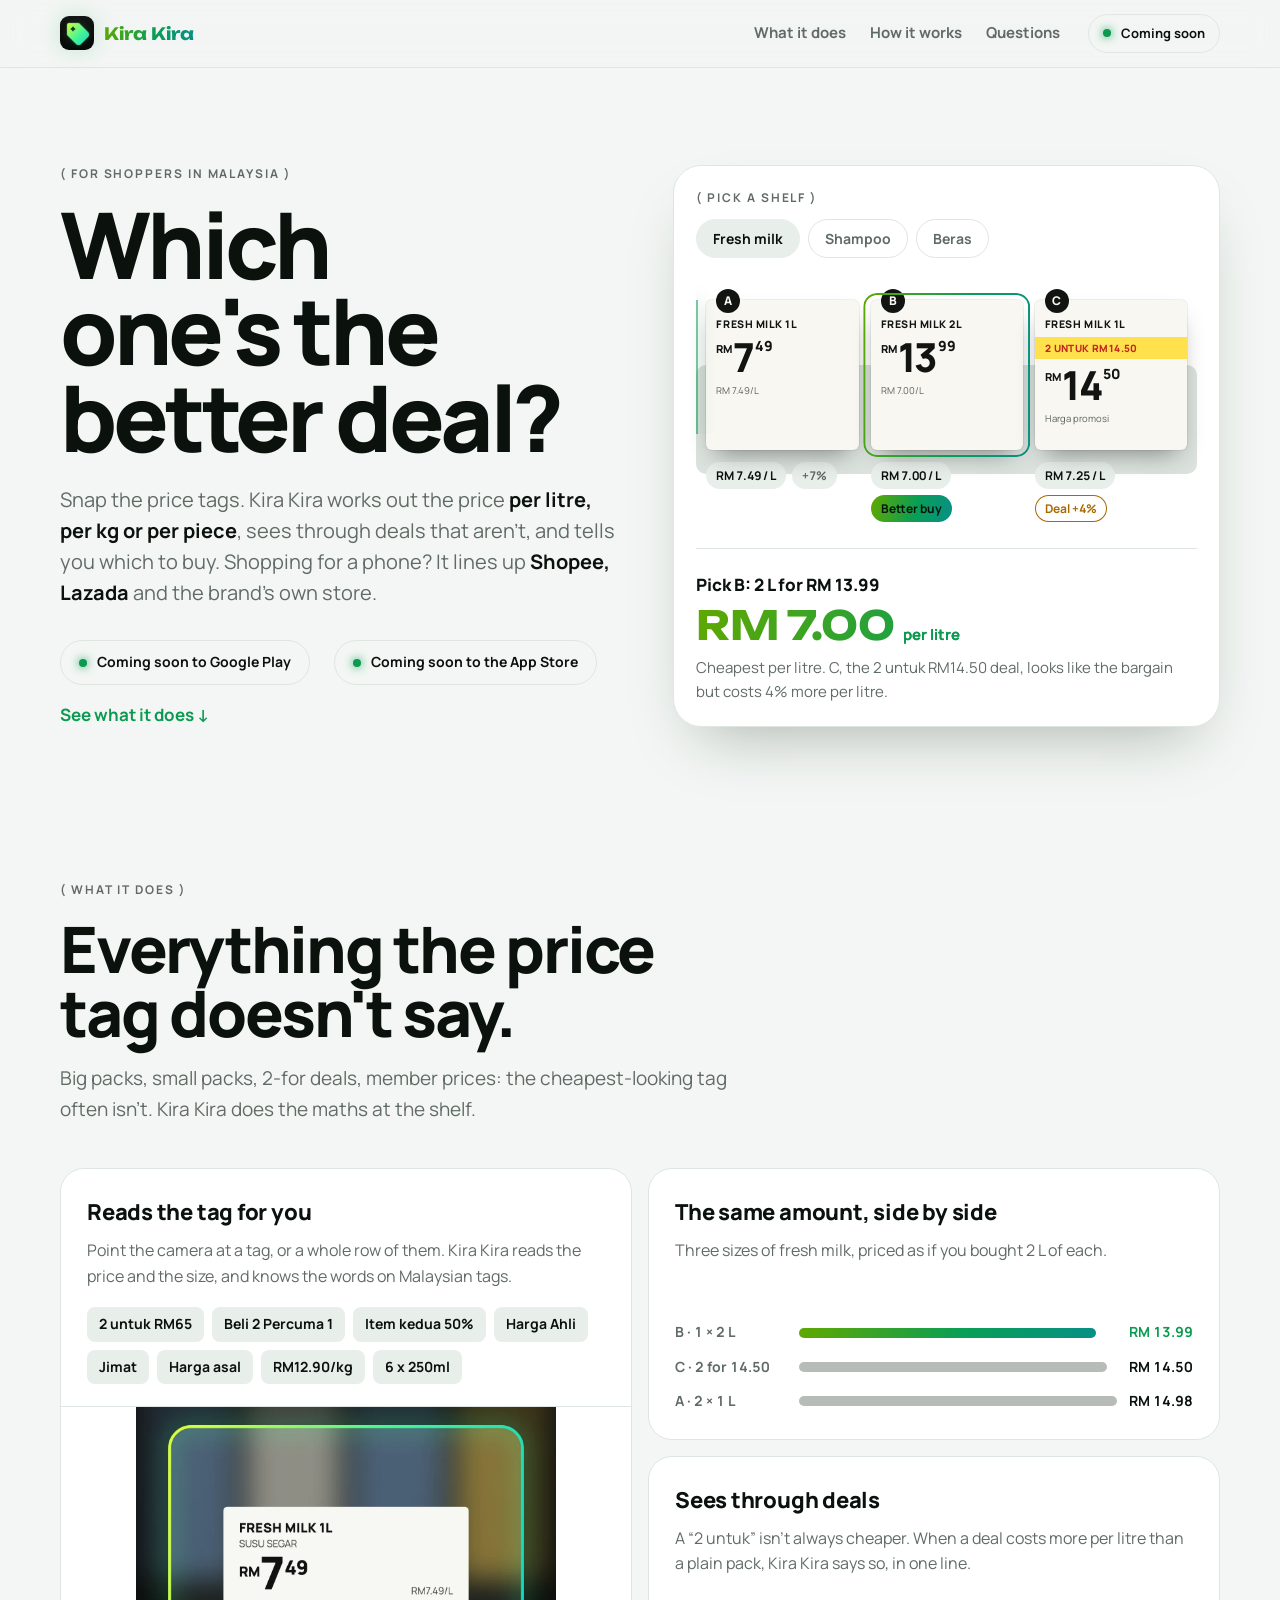
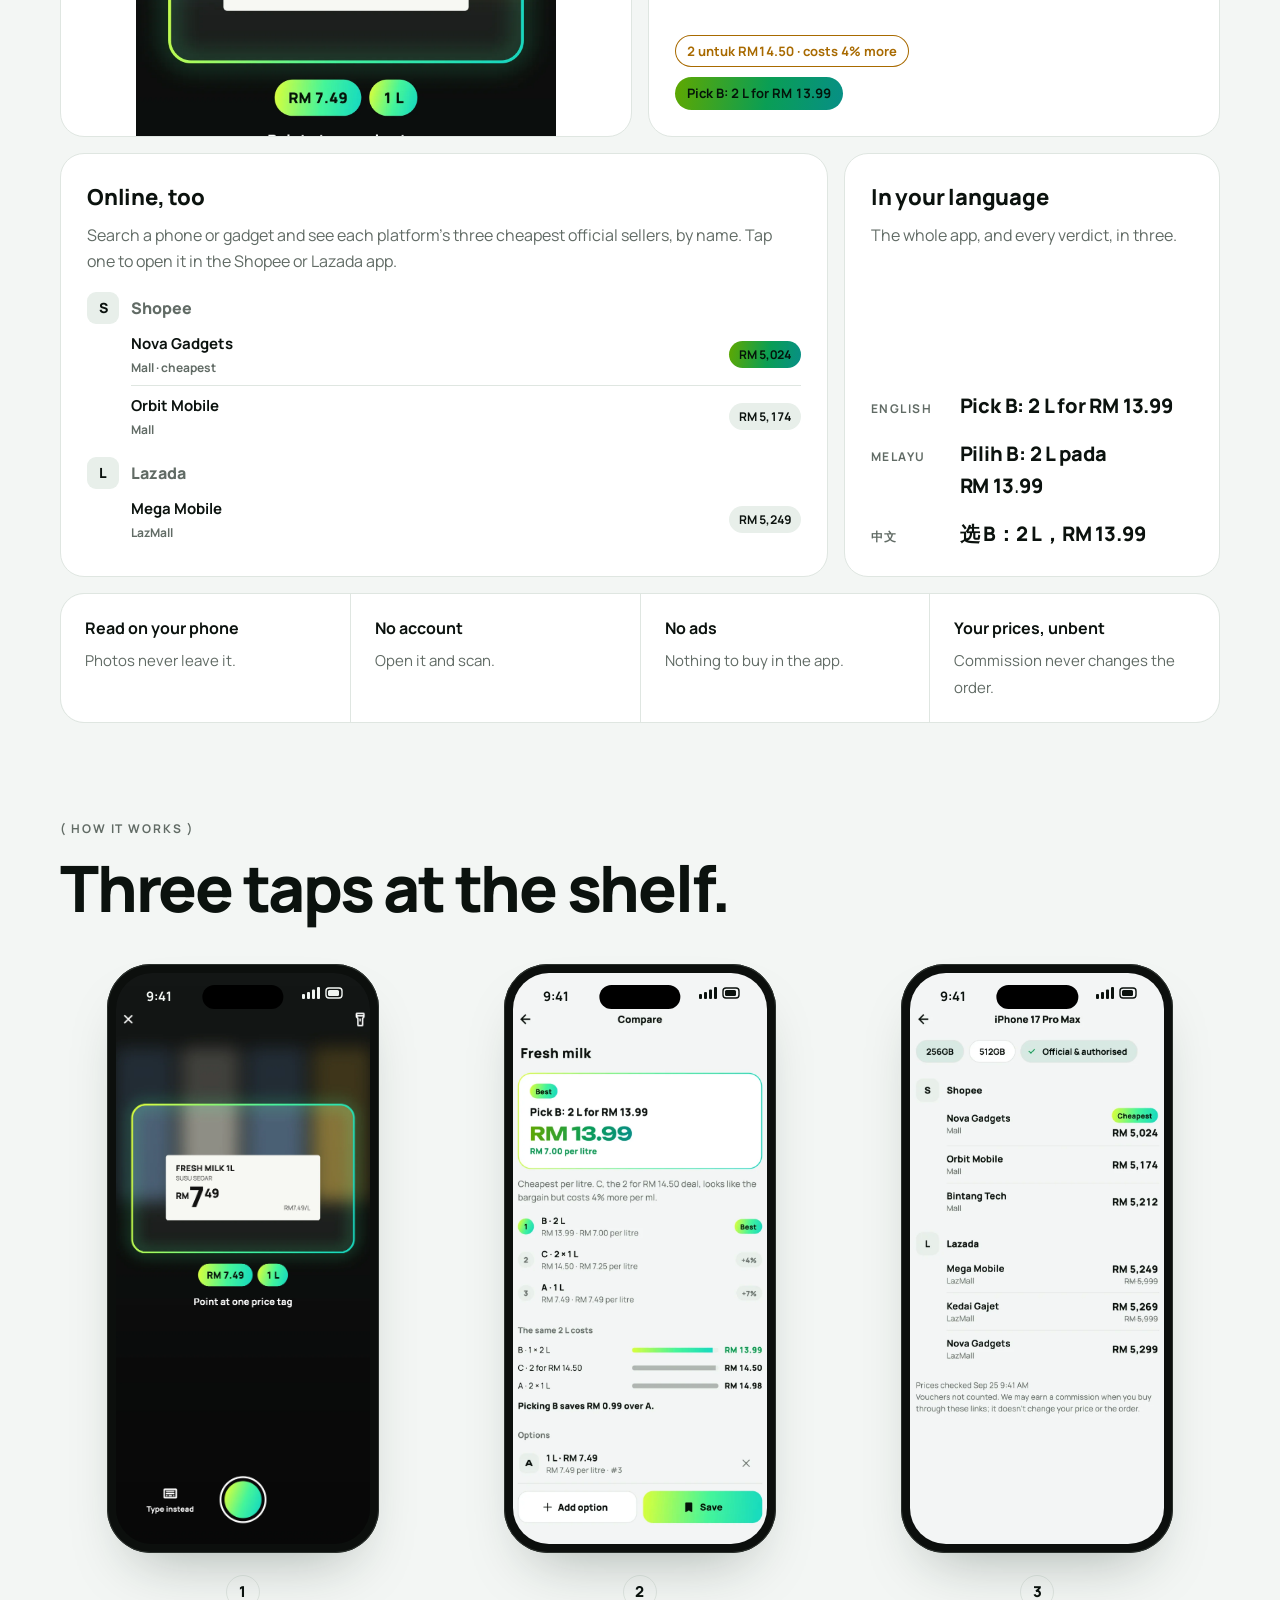
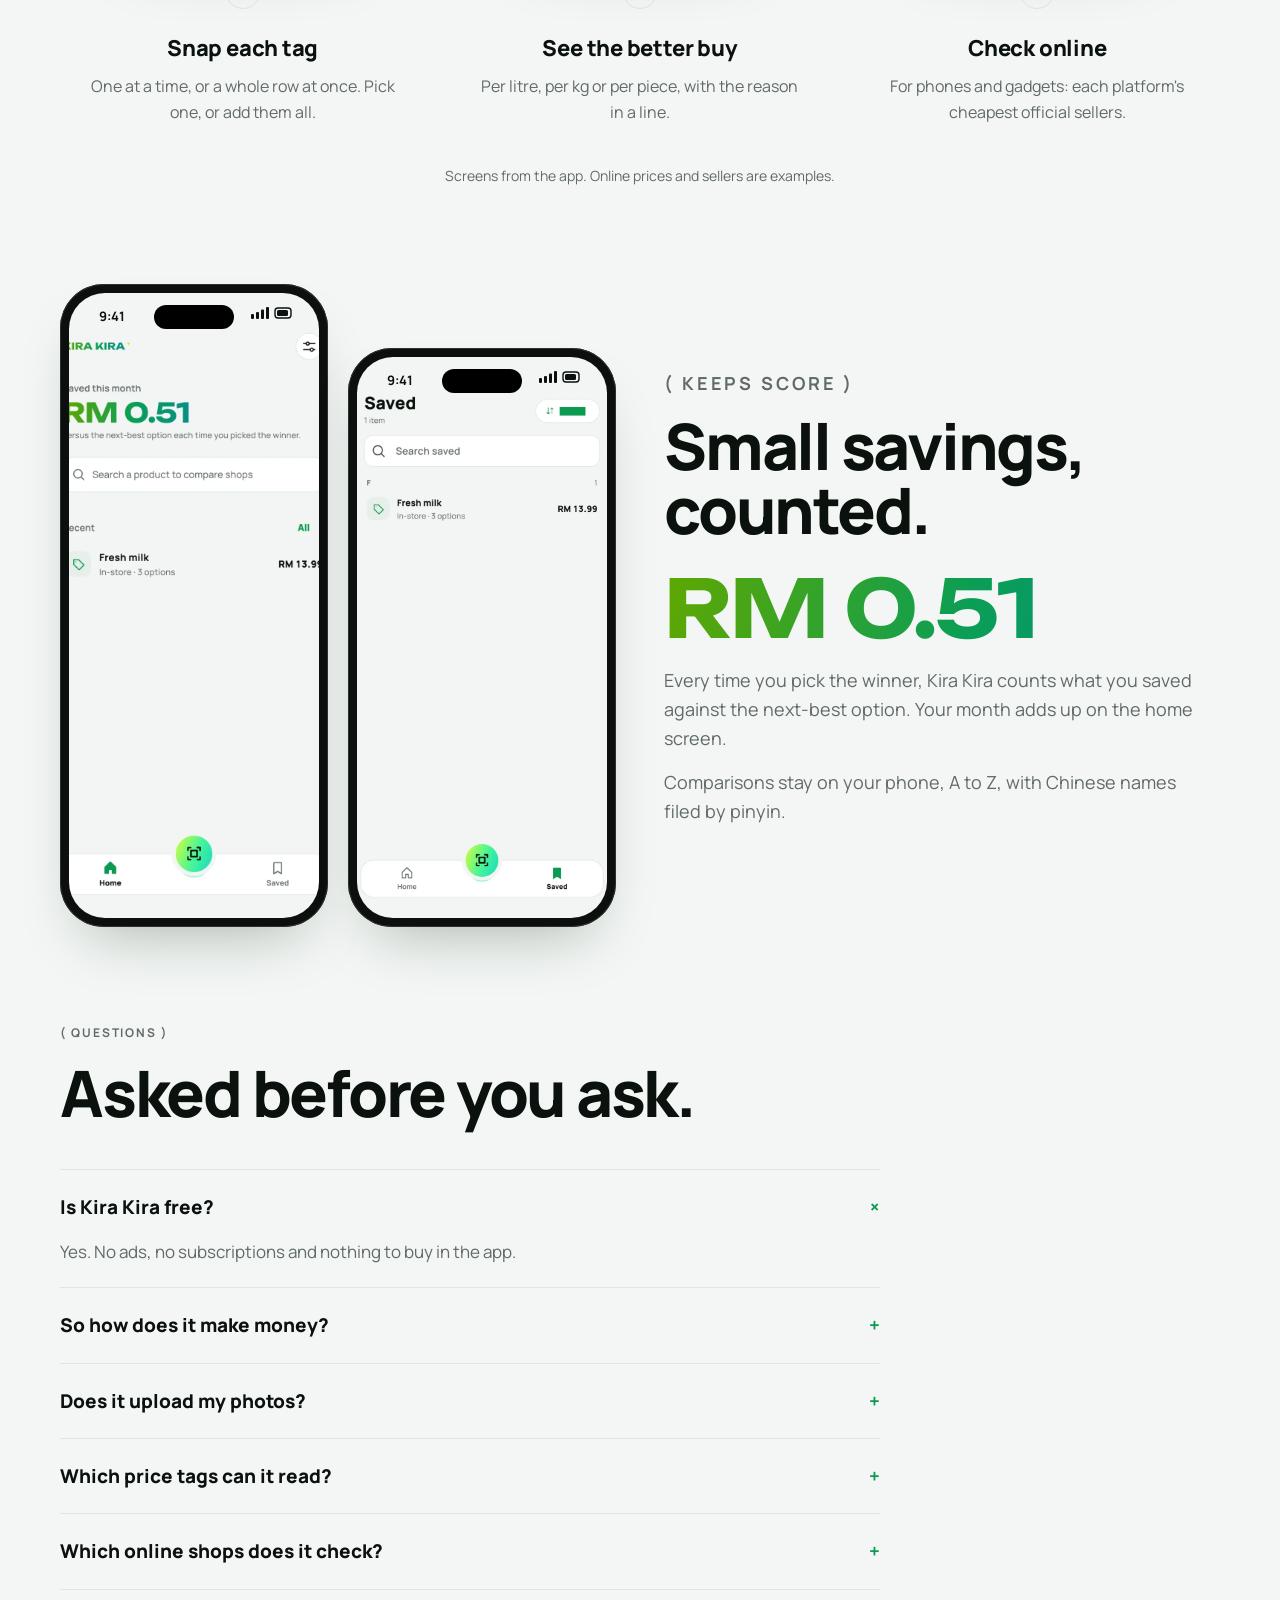
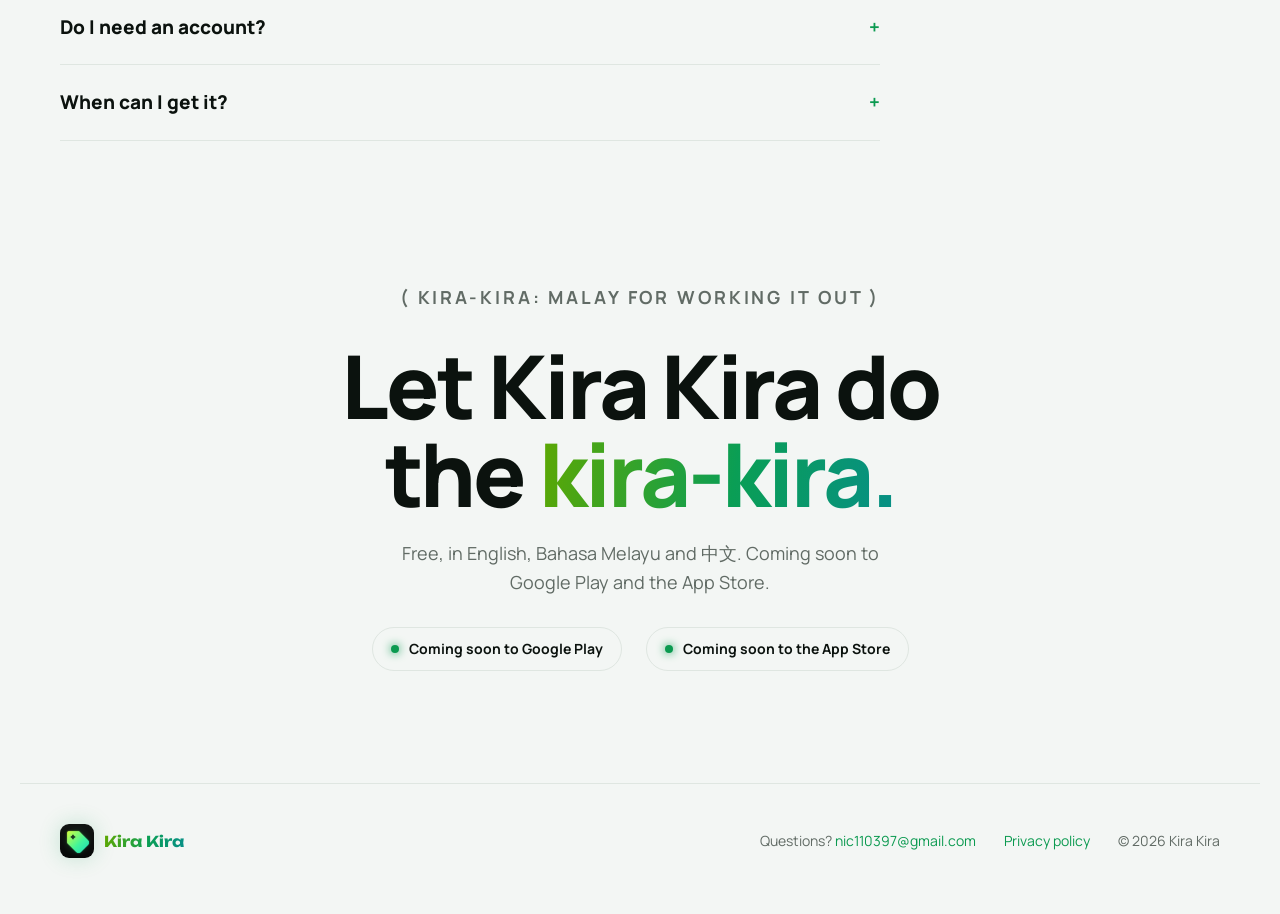
==== commit 4b1056a7: "Sharper, lighter screens: WebP from the app's own 6.5-inch shots - The screens now come from `make s" ====
--- a/index.html
+++ b/index.html
@@ -81,7 +81,7 @@
           <div class="words" aria-label="Tag words it understands">
             <span>2 untuk RM65</span><span>Beli 2 Percuma 1</span><span>Item kedua 50%</span><span>Harga Ahli</span><span>Jimat</span><span>Harga asal</span><span>RM12.90/kg</span><span>6 x 250ml</span>
           </div>
-          <div class="scan-crop"><img src="shots/dark/scan.png" alt="Kira Kira's scanner reading a fresh milk tag: RM 7.49, 1 L" loading="lazy"></div>
+          <div class="scan-crop"><img src="shots/dark/scan.webp" alt="Kira Kira's scanner reading a fresh milk tag: RM 7.49, 1 L" loading="lazy"></div>
         </article>
 
         <article class="tile t-bars">
@@ -141,9 +141,9 @@
             <p>The whole app, and every verdict, in three.</p>
           </div>
           <dl class="langs demo-ui">
-            <div><dt>English</dt><dd>Pick B: 2 L for RM 13.99</dd></div>
-            <div><dt>Melayu</dt><dd>Pilih B: 2 L pada RM 13.99</dd></div>
-            <div><dt>中文</dt><dd>选 B：2 L，RM 13.99</dd></div>
+            <div><dt>English</dt><dd>Pick B: 2&nbsp;L for RM&nbsp;13.99</dd></div>
+            <div><dt>Melayu</dt><dd>Pilih B: 2&nbsp;L pada RM&nbsp;13.99</dd></div>
+            <div><dt>中文</dt><dd>选 B：2&nbsp;L，RM&nbsp;13.99</dd></div>
           </dl>
         </article>
       </div>
@@ -164,8 +164,8 @@
       <div class="steps">
         <div class="step">
           <div class="phone camera"><div class="screen">
-            <img class="shot-dark" src="shots/dark/scan.png" alt="The scanner reading a tag: RM 7.49 for 1 L" loading="lazy">
-            <img class="shot-light" src="shots/dark/scan.png" alt="" loading="lazy">
+            <img class="shot-dark" src="shots/dark/scan.webp" alt="The scanner reading a tag: RM 7.49 for 1 L" loading="lazy">
+            <img class="shot-light" src="shots/dark/scan.webp" alt="" loading="lazy">
             <div class="island"></div><div class="status"><span>9:41</span><svg viewBox="0 0 42 12" aria-hidden="true"><rect x="0" y="7" width="3" height="5" rx="1"/><rect x="5" y="5" width="3" height="7" rx="1"/><rect x="10" y="2.5" width="3" height="9.5" rx="1"/><rect x="15" y="0" width="3" height="12" rx="1"/><rect x="24" y="1" width="16" height="10" rx="3" fill="none" stroke="currentColor" stroke-width="1.4"/><rect x="26" y="3" width="11" height="6" rx="1.5"/></svg></div>
           </div></div>
           <span class="num">1</span>
@@ -173,8 +173,8 @@
         </div>
         <div class="step">
           <div class="phone"><div class="screen">
-            <img class="shot-dark" src="shots/dark/result.png" alt="The result: pick B, 2 L for RM 13.99, RM 7.00 per litre" loading="lazy">
-            <img class="shot-light" src="shots/light/result.png" alt="" loading="lazy">
+            <img class="shot-dark" src="shots/dark/result.webp" alt="The result: pick B, 2 L for RM 13.99, RM 7.00 per litre" loading="lazy">
+            <img class="shot-light" src="shots/light/result.webp" alt="" loading="lazy">
             <div class="island"></div><div class="status"><span>9:41</span><svg viewBox="0 0 42 12" aria-hidden="true"><rect x="0" y="7" width="3" height="5" rx="1"/><rect x="5" y="5" width="3" height="7" rx="1"/><rect x="10" y="2.5" width="3" height="9.5" rx="1"/><rect x="15" y="0" width="3" height="12" rx="1"/><rect x="24" y="1" width="16" height="10" rx="3" fill="none" stroke="currentColor" stroke-width="1.4"/><rect x="26" y="3" width="11" height="6" rx="1.5"/></svg></div>
           </div></div>
           <span class="num">2</span>
@@ -182,8 +182,8 @@
         </div>
         <div class="step">
           <div class="phone"><div class="screen">
-            <img class="shot-dark" src="shots/dark/online.png" alt="An iPhone's prices on Shopee and Lazada, three sellers each" loading="lazy">
-            <img class="shot-light" src="shots/light/online.png" alt="" loading="lazy">
+            <img class="shot-dark" src="shots/dark/online.webp" alt="An iPhone's prices on Shopee and Lazada, three sellers each" loading="lazy">
+            <img class="shot-light" src="shots/light/online.webp" alt="" loading="lazy">
             <div class="island"></div><div class="status"><span>9:41</span><svg viewBox="0 0 42 12" aria-hidden="true"><rect x="0" y="7" width="3" height="5" rx="1"/><rect x="5" y="5" width="3" height="7" rx="1"/><rect x="10" y="2.5" width="3" height="9.5" rx="1"/><rect x="15" y="0" width="3" height="12" rx="1"/><rect x="24" y="1" width="16" height="10" rx="3" fill="none" stroke="currentColor" stroke-width="1.4"/><rect x="26" y="3" width="11" height="6" rx="1.5"/></svg></div>
           </div></div>
           <span class="num">3</span>
@@ -197,13 +197,13 @@
       <div class="score">
         <div class="phones">
           <div class="phone"><div class="screen">
-            <img class="shot-dark" src="shots/dark/home.png" alt="Kira Kira's home: saved this month RM 0.51" loading="lazy">
-            <img class="shot-light" src="shots/light/home.png" alt="" loading="lazy">
-            <div class="island"></div><div class="status"><span>9:41</span><svg viewBox="0 0 42 12" aria-hidden="true"><rect x="0" y="7" width="3" height="5" rx="1"/><rect x="5" y="5" width="3" height="7" rx="1"/><rect x="10" y="2.5" width="3" height="9.5" rx="1"/><rect x="15" y="0" width="3" height="12" rx="1"/><rect x="24" y="1" width="16" height="10" rx="3" fill="none" stroke="currentColor" stroke-width="1.4"/><rect x="26" y="3" width="11" height="6" rx="1.5"/></svg></div>
-          </div></div>
-          <div class="phone"><div class="screen">
-            <img class="shot-dark" src="shots/dark/saved.png" alt="Saved comparisons" loading="lazy">
-            <img class="shot-light" src="shots/light/saved.png" alt="" loading="lazy">
+            <img class="shot-dark" src="shots/dark/home.webp" alt="Kira Kira's home: saved this month RM 0.51" loading="lazy">
+            <img class="shot-light" src="shots/light/home.webp" alt="" loading="lazy">
+            <div class="island"></div><div class="status"><span>9:41</span><svg viewBox="0 0 42 12" aria-hidden="true"><rect x="0" y="7" width="3" height="5" rx="1"/><rect x="5" y="5" width="3" height="7" rx="1"/><rect x="10" y="2.5" width="3" height="9.5" rx="1"/><rect x="15" y="0" width="3" height="12" rx="1"/><rect x="24" y="1" width="16" height="10" rx="3" fill="none" stroke="currentColor" stroke-width="1.4"/><rect x="26" y="3" width="11" height="6" rx="1.5"/></svg></div>
+          </div></div>
+          <div class="phone"><div class="screen">
+            <img class="shot-dark" src="shots/dark/saved.webp" alt="Saved comparisons" loading="lazy">
+            <img class="shot-light" src="shots/light/saved.webp" alt="" loading="lazy">
             <div class="island"></div><div class="status"><span>9:41</span><svg viewBox="0 0 42 12" aria-hidden="true"><rect x="0" y="7" width="3" height="5" rx="1"/><rect x="5" y="5" width="3" height="7" rx="1"/><rect x="10" y="2.5" width="3" height="9.5" rx="1"/><rect x="15" y="0" width="3" height="12" rx="1"/><rect x="24" y="1" width="16" height="10" rx="3" fill="none" stroke="currentColor" stroke-width="1.4"/><rect x="26" y="3" width="11" height="6" rx="1.5"/></svg></div>
           </div></div>
         </div>
--- a/style.css
+++ b/style.css
@@ -408,7 +408,7 @@
 .phone {
   position: relative;
   width: min(100%, 272px);
-  aspect-ratio: 1170 / 2532;
+  aspect-ratio: 1284 / 2778;
   padding: 9px;
   border-radius: 44px;
   background: #0c0f0d;
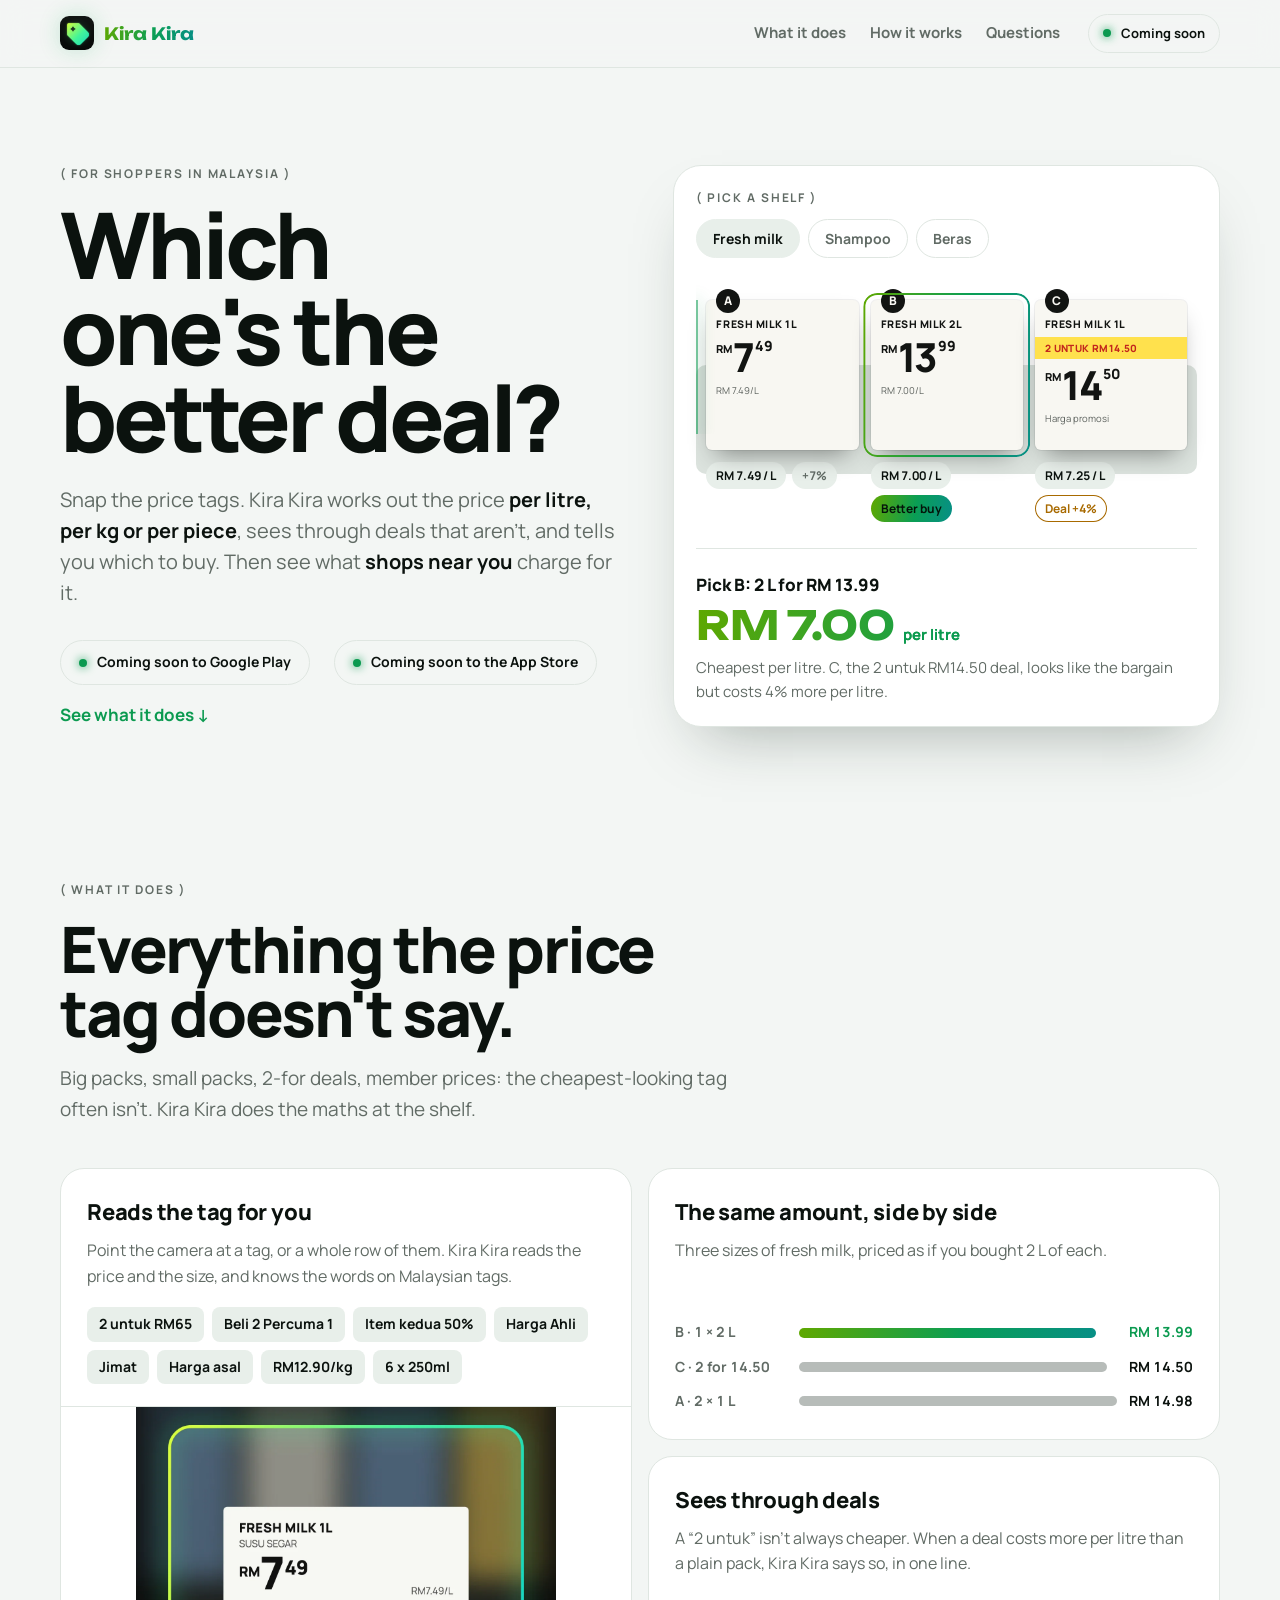
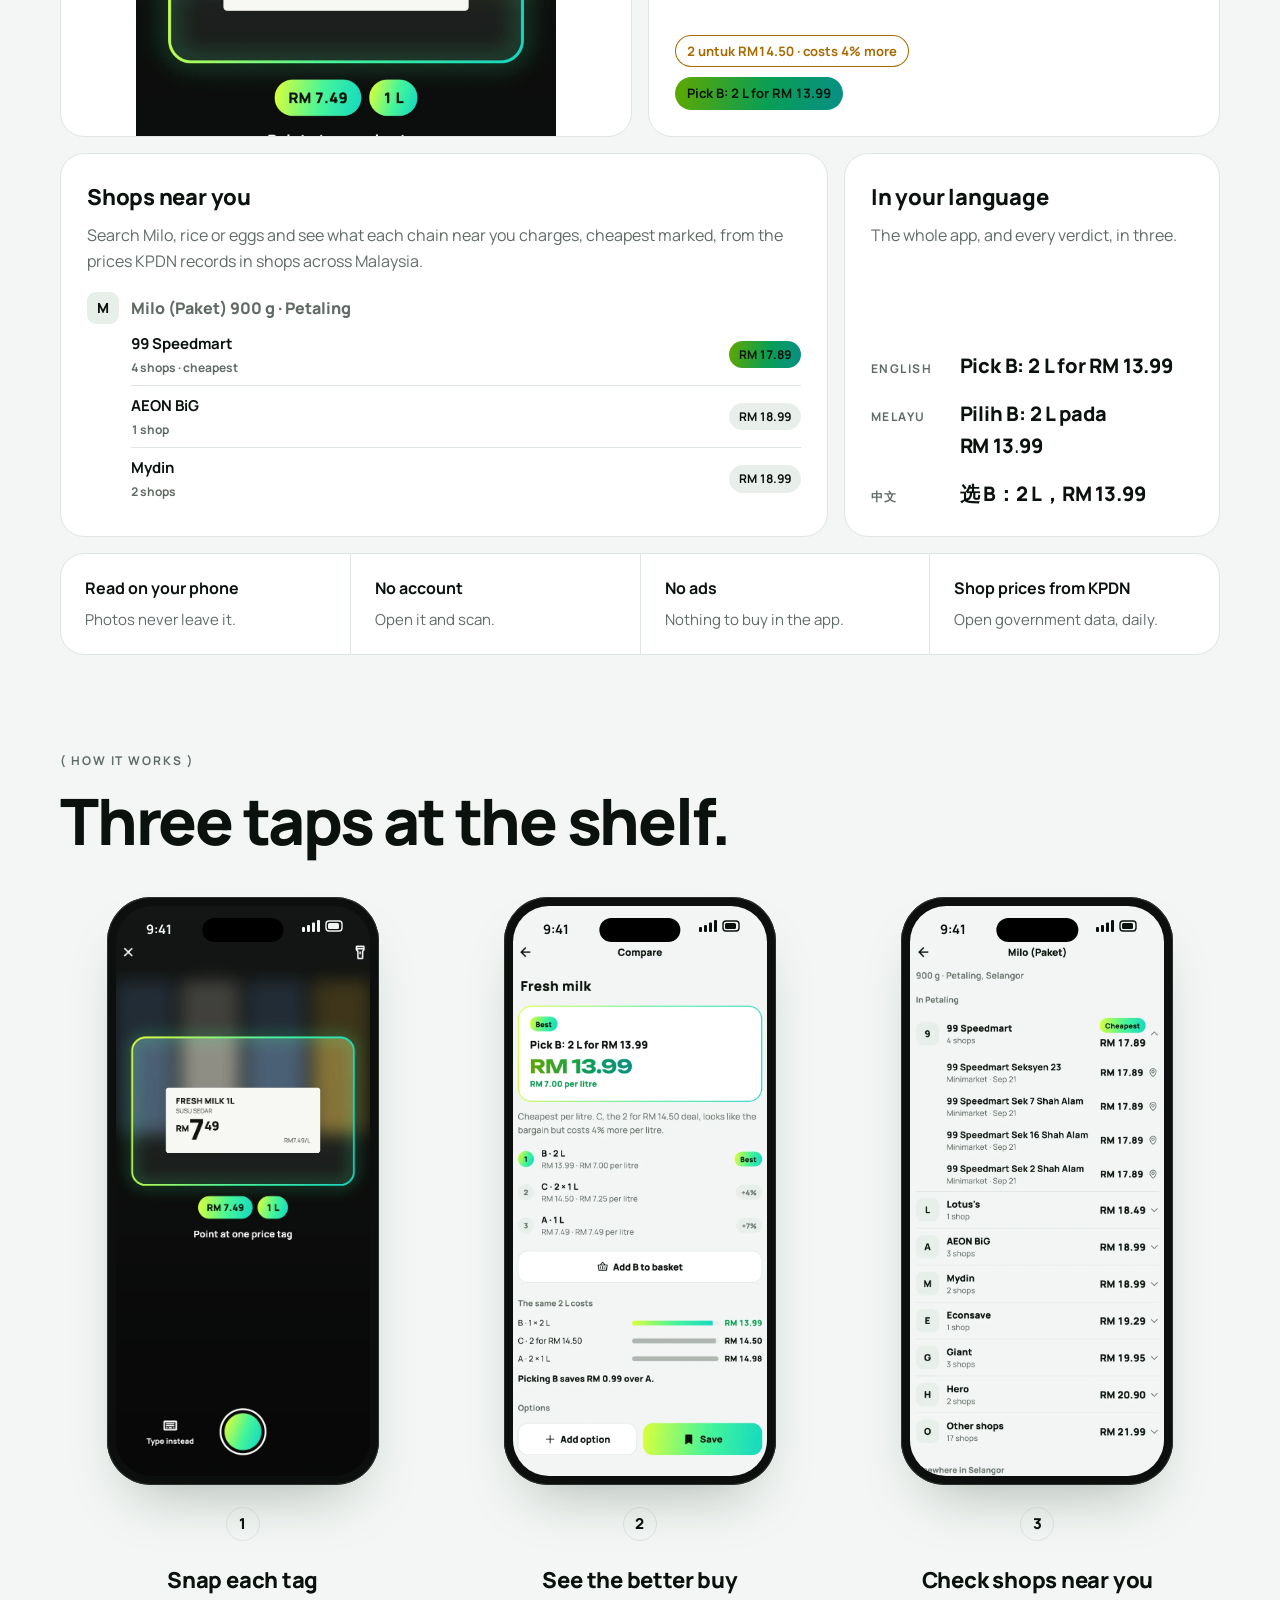
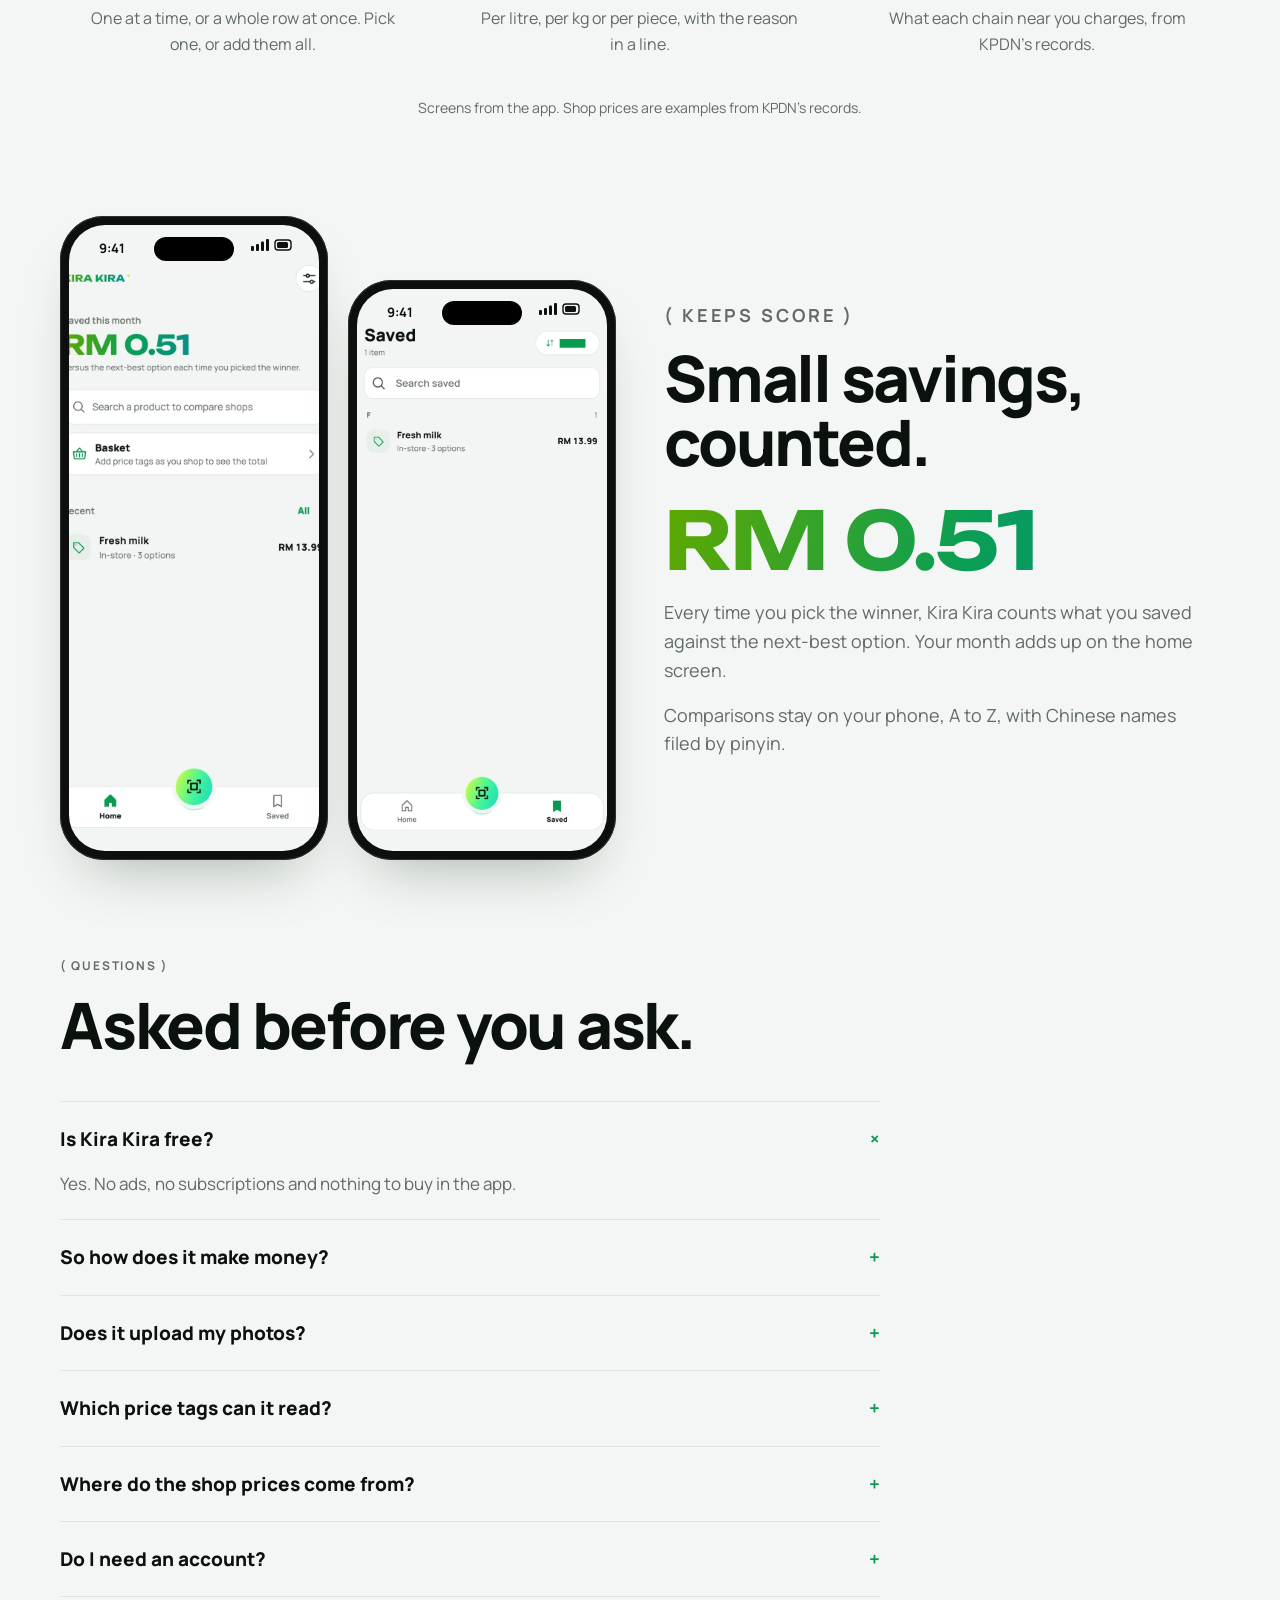
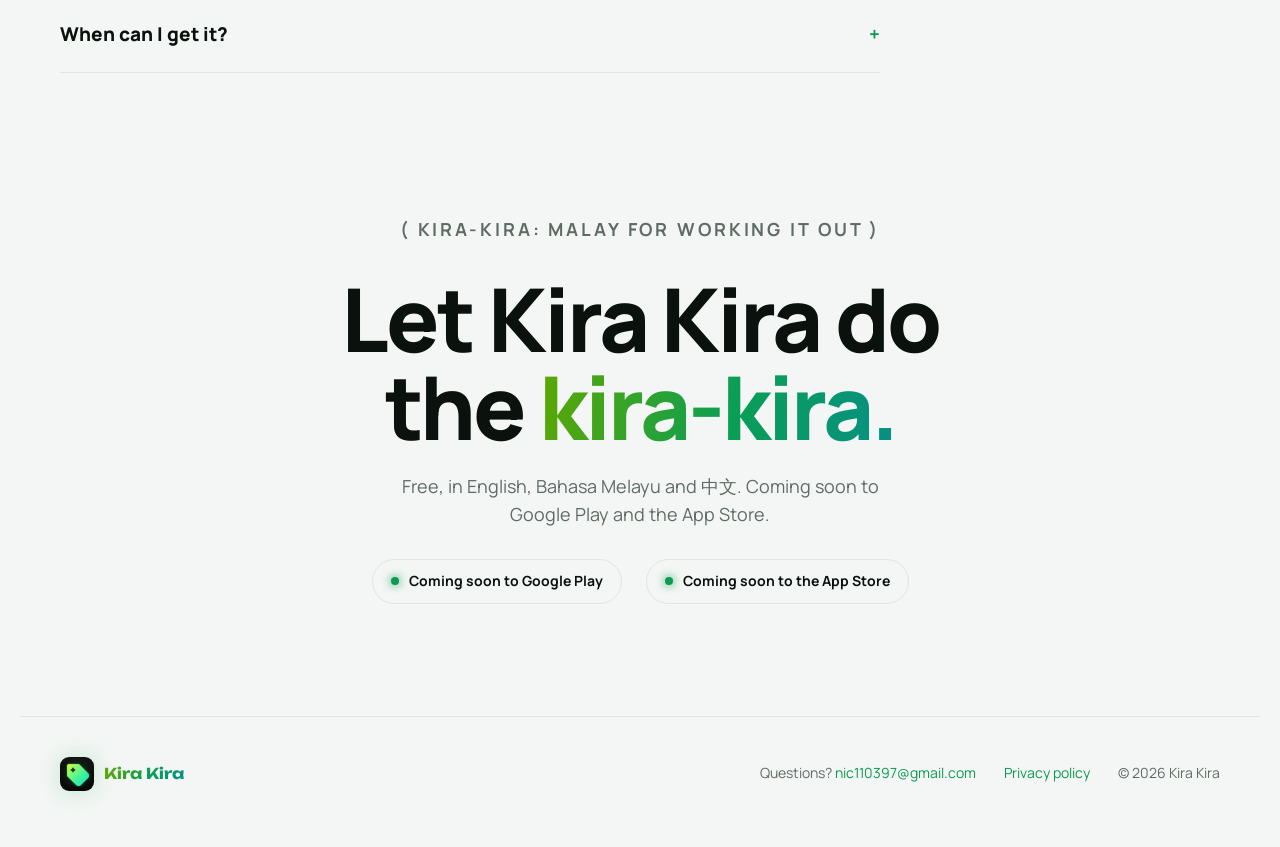
==== commit 97b19007: "The app compares shops near you, not online prices Online comparison is out of the app (no API gives" ====
--- a/index.html
+++ b/index.html
@@ -4,7 +4,7 @@
 <meta charset="utf-8">
 <meta name="viewport" content="width=device-width, initial-scale=1, viewport-fit=cover">
 <title>Kira Kira — which one's the better deal?</title>
-<meta name="description" content="Kira Kira is a free price-comparison app for shoppers in Malaysia: snap the shelf tags to see the better deal per litre, per kg or per piece, and compare phones across Shopee, Lazada and brand stores.">
+<meta name="description" content="Kira Kira is a free price-comparison app for shoppers in Malaysia: snap the shelf tags to see the better deal per litre, per kg or per piece, and what shops near you charge.">
 <link rel="canonical" href="https://xuaan33.github.io/kirakira-site/">
 <meta property="og:type" content="website">
 <meta property="og:url" content="https://xuaan33.github.io/kirakira-site/">
@@ -37,7 +37,7 @@
       <div>
         <p class="eyebrow">( For shoppers in Malaysia )</p>
         <h1>Which one's the better deal?</h1>
-        <p class="lead">Snap the price tags. Kira Kira works out the price <strong>per litre, per kg or per piece</strong>, sees through deals that aren't, and tells you which to buy. Shopping for a phone? It lines up <strong>Shopee, Lazada</strong> and the brand's own store.</p>
+        <p class="lead">Snap the price tags. Kira Kira works out the price <strong>per litre, per kg or per piece</strong>, sees through deals that aren't, and tells you which to buy. Then see what <strong>shops near you</strong> charge for it.</p>
         <div class="actions">
           <span class="pill">Coming soon to Google Play</span>
           <span class="pill">Coming soon to the App Store</span>
@@ -107,28 +107,20 @@
           </div>
         </article>
 
-        <article class="tile t-online">
-          <div>
-            <h3>Online, too</h3>
-            <p>Search a phone or gadget and see each platform's three cheapest official sellers, by name. Tap one to open it in the Shopee or Lazada app.</p>
-          </div>
-          <div class="mini-offers demo-ui" aria-label="Example: iPhone 17 Pro Max, 256GB">
+        <article class="tile t-shops">
+          <div>
+            <h3>Shops near you</h3>
+            <p>Search Milo, rice or eggs and see what each chain near you charges, cheapest marked, from the prices KPDN records in shops across Malaysia.</p>
+          </div>
+          <div class="mini-offers demo-ui" aria-label="Example: Milo (Paket) 900 g near Petaling">
             <div class="mini-platform">
-              <span class="letter">S</span>
+              <span class="letter">M</span>
               <div>
-                <p class="platform">Shopee</p>
+                <p class="platform">Milo (Paket) 900 g · Petaling</p>
                 <ul>
-                  <li>Nova Gadgets <span class="chip best">RM 5,024</span><small>Mall · cheapest</small></li>
-                  <li>Orbit Mobile <span class="chip">RM 5,174</span><small>Mall</small></li>
-                </ul>
-              </div>
-            </div>
-            <div class="mini-platform">
-              <span class="letter">L</span>
-              <div>
-                <p class="platform">Lazada</p>
-                <ul>
-                  <li>Mega Mobile <span class="chip">RM 5,249</span><small>LazMall</small></li>
+                  <li>99 Speedmart <span class="chip best">RM 17.89</span><small>4 shops · cheapest</small></li>
+                  <li>AEON BiG <span class="chip">RM 18.99</span><small>1 shop</small></li>
+                  <li>Mydin <span class="chip">RM 18.99</span><small>2 shops</small></li>
                 </ul>
               </div>
             </div>
@@ -152,7 +144,7 @@
         <div class="fact"><b>Read on your phone</b><span>Photos never leave it.</span></div>
         <div class="fact"><b>No account</b><span>Open it and scan.</span></div>
         <div class="fact"><b>No ads</b><span>Nothing to buy in the app.</span></div>
-        <div class="fact"><b>Your prices, unbent</b><span>Commission never changes the order.</span></div>
+        <div class="fact"><b>Shop prices from KPDN</b><span>Open government data, daily.</span></div>
       </div>
     </section>
 
@@ -182,15 +174,15 @@
         </div>
         <div class="step">
           <div class="phone"><div class="screen">
-            <img class="shot-dark" src="shots/dark/online.webp" alt="An iPhone's prices on Shopee and Lazada, three sellers each" loading="lazy">
-            <img class="shot-light" src="shots/light/online.webp" alt="" loading="lazy">
+            <img class="shot-dark" src="shots/dark/shops.webp" alt="Milo's price at each chain's shops near Petaling, 99 Speedmart cheapest" loading="lazy">
+            <img class="shot-light" src="shots/light/shops.webp" alt="" loading="lazy">
             <div class="island"></div><div class="status"><span>9:41</span><svg viewBox="0 0 42 12" aria-hidden="true"><rect x="0" y="7" width="3" height="5" rx="1"/><rect x="5" y="5" width="3" height="7" rx="1"/><rect x="10" y="2.5" width="3" height="9.5" rx="1"/><rect x="15" y="0" width="3" height="12" rx="1"/><rect x="24" y="1" width="16" height="10" rx="3" fill="none" stroke="currentColor" stroke-width="1.4"/><rect x="26" y="3" width="11" height="6" rx="1.5"/></svg></div>
           </div></div>
           <span class="num">3</span>
-          <div><h3>Check online</h3><p>For phones and gadgets: each platform's cheapest official sellers.</p></div>
-        </div>
-      </div>
-      <p class="note">Screens from the app. Online prices and sellers are examples.</p>
+          <div><h3>Check shops near you</h3><p>What each chain near you charges, from KPDN's records.</p></div>
+        </div>
+      </div>
+      <p class="note">Screens from the app. Shop prices are examples from KPDN's records.</p>
     </section>
 
     <section id="score">
@@ -229,7 +221,7 @@
         </details>
         <details>
           <summary>So how does it make money?</summary>
-          <p>When you buy through a link in Kira Kira, the platform, such as Shopee or Lazada, may pay us a commission. It never changes your price, or the order the prices are shown in.</p>
+          <p>When you search an online store from Kira Kira, such as Lazada, and buy there, the store may pay us a commission. It never changes your price.</p>
         </details>
         <details>
           <summary>Does it upload my photos?</summary>
@@ -240,8 +232,8 @@
           <p>Printed shelf tags in Malaysian shops, including deals like “2 untuk” and “Beli 2 Percuma 1”, member prices (Harga Ahli), savings (Jimat) and prices per kg. If a tag won't read, type it in.</p>
         </details>
         <details>
-          <summary>Which online shops does it check?</summary>
-          <p>Shopee and Lazada, plus brands' own stores, starting with phones and gadgets.</p>
+          <summary>Where do the shop prices come from?</summary>
+          <p>From PriceCatcher, KPDN's daily record of everyday goods' prices at shops across Malaysia, published as open data on data.gov.my.</p>
         </details>
         <details>
           <summary>Do I need an account?</summary>
--- a/style.css
+++ b/style.css
@@ -479,7 +479,7 @@
   .bento { grid-template-columns: repeat(6, 1fr); }
   .t-scan { grid-column: span 3; grid-row: span 2; }
   .t-bars, .t-deal { grid-column: span 3; }
-  .t-online { grid-column: span 4; }
+  .t-shops { grid-column: span 4; }
   .t-langs { grid-column: span 2; }
   .facts { grid-template-columns: repeat(4, 1fr); }
   .steps { grid-template-columns: repeat(3, 1fr); gap: 32px; }
